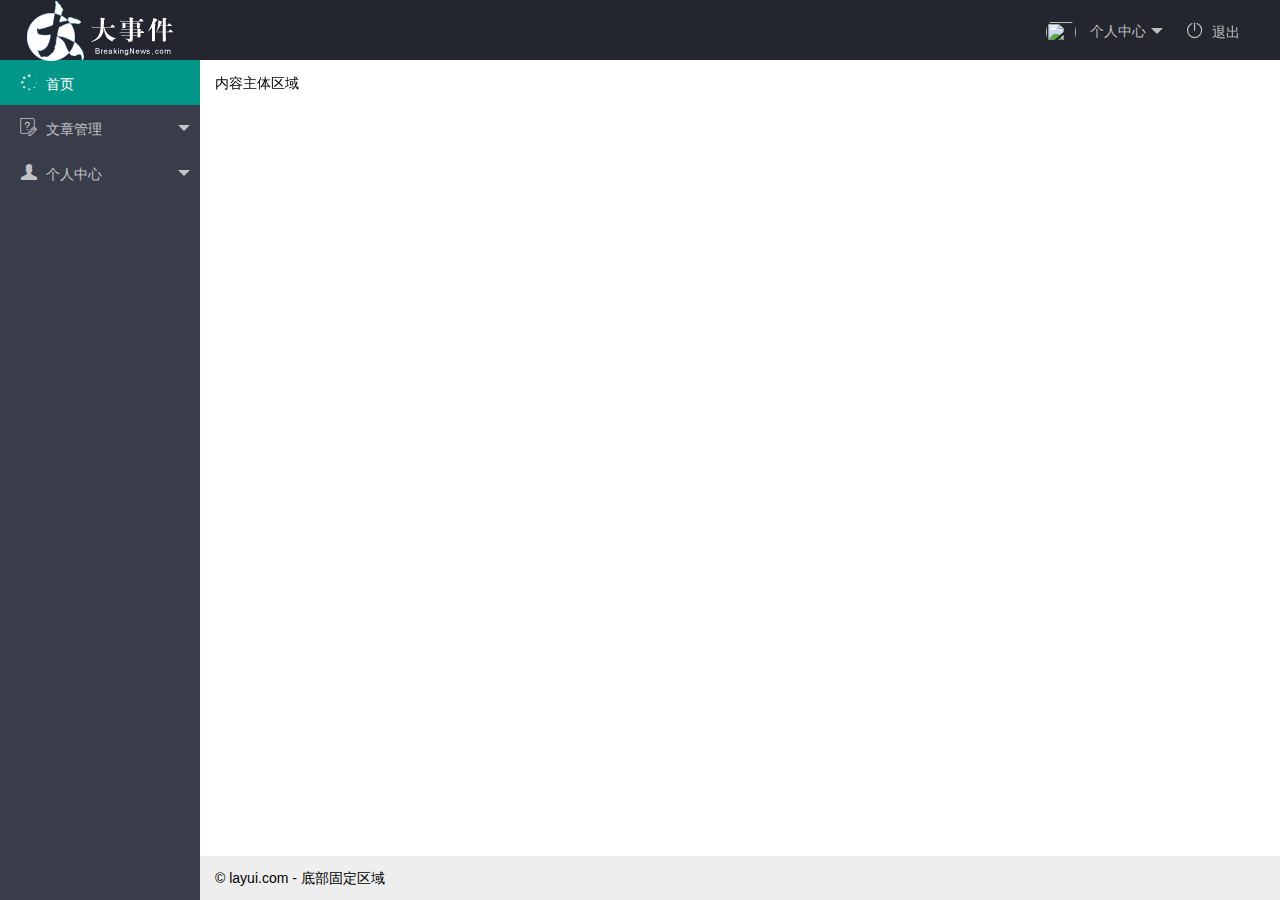
==== index.html @ f8617ed9 "完成首页基本布局" ====
<!DOCTYPE html>
<html>

<head>
    <meta charset="utf-8">
    <meta name="viewport" content="width=device-width, initial-scale=1, maximum-scale=1">
    <title> 大事件后台布局 </title>
    <link rel="stylesheet" href="/assets/lib/layui/css/layui.css">
</head>

<body class="layui-layout-body">
    <div class="layui-layout layui-layout-admin">
        <div class="layui-header">
            <div class="layui-logo">
                <img src="/assets/images/logo.png" alt="">
            </div>
            <!-- 头部区域（可配合layui已有的水平导航） -->
            <ul class="layui-nav layui-layout-right">
                <li class="layui-nav-item">
                    <a href="javascript:;">
                        <img src="http://t.cn/RCzsdCq" class="layui-nav-img"> 个人中心
                    </a>
                    <dl class="layui-nav-child">
                        <dd><a href="">基本资料</a></dd>
                        <dd><a href="">更换头像</a></dd>
                        <dd><a href="">重置密码</a></dd>
                    </dl>
                </li>
                <li class="layui-nav-item">
                    <a href="">
                        <i class="layui-icon layui-icon-logout" style="font-size: 18px;"></i> &nbsp;退出
                    </a>
                </li>
            </ul>
        </div>

        <div class="layui-side layui-bg-black">
            <div class="layui-side-scroll">
                <!-- 左侧导航区域（可配合layui已有的垂直导航） -->
                <ul class="layui-nav layui-nav-tree " lay-filter="test" lay-shrink="all">
                    <li class="layui-nav-item layui-this">
                        <a href="">
                            <i class="layui-icon layui-icon-loading" style="font-size: 18px;"></i> &nbsp;首页</a>
                    </li>
                    <li class="layui-nav-item ">
                        <a class="" href="javascript:;"><i class="layui-icon layui-icon-survey" style="font-size: 18px;"></i> &nbsp;文章管理</a>
                        <dl class="layui-nav-child">
                            <dd><a href="javascript:;"><i class="layui-icon layui-icon-slider" style="font-size: 18px;"></i> &nbsp;文章类别</a></dd>
                            <dd><a href="javascript:;"><i class="layui-icon layui-icon-slider" style="font-size: 18px;"></i> &nbsp;文章列表</a></dd>
                            <dd><a href="javascript:;"><i class="layui-icon layui-icon-slider" style="font-size: 18px;"></i> &nbsp;发表文章</a></dd>
                        </dl>
                    </li>
                    <li class="layui-nav-item">
                        <a href="javascript:;"><i class="layui-icon layui-icon-friends" style="font-size: 18px;"></i> &nbsp;个人中心</a>
                        <dl class="layui-nav-child">
                            <dd><a href="javascript:;"><i class="layui-icon layui-icon-edit" style="font-size: 18px;"></i> &nbsp;基本资料</a></dd>
                            <dd><a href="javascript:;"><i class="layui-icon layui-icon-edit" style="font-size: 18px;"></i> &nbsp;更换头像</a></dd>
                            <dd><a href="javascript:;"><i class="layui-icon layui-icon-edit" style="font-size: 18px;"></i> &nbsp;重置密码</a></dd>

                        </dl>
                    </li>
                </ul>
            </div>
        </div>

        <div class="layui-body">
            <!-- 内容主体区域 -->
            <div style="padding: 15px;">内容主体区域</div>
        </div>

        <div class="layui-footer">
            <!-- 底部固定区域 -->
            © layui.com - 底部固定区域
        </div>
    </div>
    <script src="/assets/lib/layui/layui.all.js"></script>
</body>

</html>
---- assets/lib/layui/css/layui.css ----
/** layui-v2.5.6 MIT License By https://www.layui.com */
 .layui-inline,img{display:inline-block;vertical-align:middle}h1,h2,h3,h4,h5,h6{font-weight:400}.layui-edge,.layui-header,.layui-inline,.layui-main{position:relative}.layui-body,.layui-edge,.layui-elip{overflow:hidden}.layui-btn,.layui-edge,.layui-inline,img{vertical-align:middle}.layui-btn,.layui-disabled,.layui-icon,.layui-unselect{-moz-user-select:none;-webkit-user-select:none;-ms-user-select:none}.layui-elip,.layui-form-checkbox span,.layui-form-pane .layui-form-label{text-overflow:ellipsis;white-space:nowrap}.layui-breadcrumb,.layui-tree-btnGroup{visibility:hidden}blockquote,body,button,dd,div,dl,dt,form,h1,h2,h3,h4,h5,h6,input,li,ol,p,pre,td,textarea,th,ul{margin:0;padding:0;-webkit-tap-highlight-color:rgba(0,0,0,0)}a:active,a:hover{outline:0}img{border:none}li{list-style:none}table{border-collapse:collapse;border-spacing:0}h4,h5,h6{font-size:100%}button,input,optgroup,option,select,textarea{font-family:inherit;font-size:inherit;font-style:inherit;font-weight:inherit;outline:0}pre{white-space:pre-wrap;white-space:-moz-pre-wrap;white-space:-pre-wrap;white-space:-o-pre-wrap;word-wrap:break-word}body{line-height:24px;font:14px Helvetica Neue,Helvetica,PingFang SC,Tahoma,Arial,sans-serif}hr{height:1px;margin:10px 0;border:0;clear:both}a{color:#333;text-decoration:none}a:hover{color:#777}a cite{font-style:normal;*cursor:pointer}.layui-border-box,.layui-border-box *{box-sizing:border-box}.layui-box,.layui-box *{box-sizing:content-box}.layui-clear{clear:both;*zoom:1}.layui-clear:after{content:'\20';clear:both;*zoom:1;display:block;height:0}.layui-inline{*display:inline;*zoom:1}.layui-edge{display:inline-block;width:0;height:0;border-width:6px;border-style:dashed;border-color:transparent}.layui-edge-top{top:-4px;border-bottom-color:#999;border-bottom-style:solid}.layui-edge-right{border-left-color:#999;border-left-style:solid}.layui-edge-bottom{top:2px;border-top-color:#999;border-top-style:solid}.layui-edge-left{border-right-color:#999;border-right-style:solid}.layui-disabled,.layui-disabled:hover{color:#d2d2d2!important;cursor:not-allowed!important}.layui-circle{border-radius:100%}.layui-show{display:block!important}.layui-hide{display:none!important}@font-face{font-family:layui-icon;src:url(../font/iconfont.eot?v=256);src:url(../font/iconfont.eot?v=256#iefix) format('embedded-opentype'),url(../font/iconfont.woff2?v=256) format('woff2'),url(../font/iconfont.woff?v=256) format('woff'),url(../font/iconfont.ttf?v=256) format('truetype'),url(../font/iconfont.svg?v=256#layui-icon) format('svg')}.layui-icon{font-family:layui-icon!important;font-size:16px;font-style:normal;-webkit-font-smoothing:antialiased;-moz-osx-font-smoothing:grayscale}.layui-icon-reply-fill:before{content:"\e611"}.layui-icon-set-fill:before{content:"\e614"}.layui-icon-menu-fill:before{content:"\e60f"}.layui-icon-search:before{content:"\e615"}.layui-icon-share:before{content:"\e641"}.layui-icon-set-sm:before{content:"\e620"}.layui-icon-engine:before{content:"\e628"}.layui-icon-close:before{content:"\1006"}.layui-icon-close-fill:before{content:"\1007"}.layui-icon-chart-screen:before{content:"\e629"}.layui-icon-star:before{content:"\e600"}.layui-icon-circle-dot:before{content:"\e617"}.layui-icon-chat:before{content:"\e606"}.layui-icon-release:before{content:"\e609"}.layui-icon-list:before{content:"\e60a"}.layui-icon-chart:before{content:"\e62c"}.layui-icon-ok-circle:before{content:"\1005"}.layui-icon-layim-theme:before{content:"\e61b"}.layui-icon-table:before{content:"\e62d"}.layui-icon-right:before{content:"\e602"}.layui-icon-left:before{content:"\e603"}.layui-icon-cart-simple:before{content:"\e698"}.layui-icon-face-cry:before{content:"\e69c"}.layui-icon-face-smile:before{content:"\e6af"}.layui-icon-survey:before{content:"\e6b2"}.layui-icon-tree:before{content:"\e62e"}.layui-icon-ie:before{content:"\e7bb"}.layui-icon-upload-circle:before{content:"\e62f"}.layui-icon-add-circle:before{content:"\e61f"}.layui-icon-download-circle:before{content:"\e601"}.layui-icon-templeate-1:before{content:"\e630"}.layui-icon-util:before{content:"\e631"}.layui-icon-face-surprised:before{content:"\e664"}.layui-icon-edit:before{content:"\e642"}.layui-icon-speaker:before{content:"\e645"}.layui-icon-down:before{content:"\e61a"}.layui-icon-file:before{content:"\e621"}.layui-icon-layouts:before{content:"\e632"}.layui-icon-rate-half:before{content:"\e6c9"}.layui-icon-add-circle-fine:before{content:"\e608"}.layui-icon-prev-circle:before{content:"\e633"}.layui-icon-read:before{content:"\e705"}.layui-icon-404:before{content:"\e61c"}.layui-icon-carousel:before{content:"\e634"}.layui-icon-help:before{content:"\e607"}.layui-icon-code-circle:before{content:"\e635"}.layui-icon-windows:before{content:"\e67f"}.layui-icon-water:before{content:"\e636"}.layui-icon-username:before{content:"\e66f"}.layui-icon-find-fill:before{content:"\e670"}.layui-icon-about:before{content:"\e60b"}.layui-icon-location:before{content:"\e715"}.layui-icon-up:before{content:"\e619"}.layui-icon-pause:before{content:"\e651"}.layui-icon-date:before{content:"\e637"}.layui-icon-layim-uploadfile:before{content:"\e61d"}.layui-icon-delete:before{content:"\e640"}.layui-icon-play:before{content:"\e652"}.layui-icon-top:before{content:"\e604"}.layui-icon-firefox:before{content:"\e686"}.layui-icon-friends:before{content:"\e612"}.layui-icon-refresh-3:before{content:"\e9aa"}.layui-icon-ok:before{content:"\e605"}.layui-icon-layer:before{content:"\e638"}.layui-icon-face-smile-fine:before{content:"\e60c"}.layui-icon-dollar:before{content:"\e659"}.layui-icon-group:before{content:"\e613"}.layui-icon-layim-download:before{content:"\e61e"}.layui-icon-picture-fine:before{content:"\e60d"}.layui-icon-link:before{content:"\e64c"}.layui-icon-diamond:before{content:"\e735"}.layui-icon-log:before{content:"\e60e"}.layui-icon-key:before{content:"\e683"}.layui-icon-rate-solid:before{content:"\e67a"}.layui-icon-fonts-del:before{content:"\e64f"}.layui-icon-unlink:before{content:"\e64d"}.layui-icon-fonts-clear:before{content:"\e639"}.layui-icon-triangle-r:before{content:"\e623"}.layui-icon-circle:before{content:"\e63f"}.layui-icon-radio:before{content:"\e643"}.layui-icon-align-center:before{content:"\e647"}.layui-icon-align-right:before{content:"\e648"}.layui-icon-align-left:before{content:"\e649"}.layui-icon-loading-1:before{content:"\e63e"}.layui-icon-return:before{content:"\e65c"}.layui-icon-fonts-strong:before{content:"\e62b"}.layui-icon-upload:before{content:"\e67c"}.layui-icon-dialogue:before{content:"\e63a"}.layui-icon-video:before{content:"\e6ed"}.layui-icon-headset:before{content:"\e6fc"}.layui-icon-cellphone-fine:before{content:"\e63b"}.layui-icon-add-1:before{content:"\e654"}.layui-icon-face-smile-b:before{content:"\e650"}.layui-icon-fonts-html:before{content:"\e64b"}.layui-icon-screen-full:before{content:"\e622"}.layui-icon-form:before{content:"\e63c"}.layui-icon-cart:before{content:"\e657"}.layui-icon-camera-fill:before{content:"\e65d"}.layui-icon-tabs:before{content:"\e62a"}.layui-icon-heart-fill:before{content:"\e68f"}.layui-icon-fonts-code:before{content:"\e64e"}.layui-icon-ios:before{content:"\e680"}.layui-icon-at:before{content:"\e687"}.layui-icon-fire:before{content:"\e756"}.layui-icon-set:before{content:"\e716"}.layui-icon-fonts-u:before{content:"\e646"}.layui-icon-triangle-d:before{content:"\e625"}.layui-icon-tips:before{content:"\e702"}.layui-icon-picture:before{content:"\e64a"}.layui-icon-more-vertical:before{content:"\e671"}.layui-icon-bluetooth:before{content:"\e689"}.layui-icon-flag:before{content:"\e66c"}.layui-icon-loading:before{content:"\e63d"}.layui-icon-fonts-i:before{content:"\e644"}.layui-icon-refresh-1:before{content:"\e666"}.layui-icon-rmb:before{content:"\e65e"}.layui-icon-addition:before{content:"\e624"}.layui-icon-home:before{content:"\e68e"}.layui-icon-time:before{content:"\e68d"}.layui-icon-user:before{content:"\e770"}.layui-icon-notice:before{content:"\e667"}.layui-icon-chrome:before{content:"\e68a"}.layui-icon-edge:before{content:"\e68b"}.layui-icon-login-weibo:before{content:"\e675"}.layui-icon-voice:before{content:"\e688"}.layui-icon-upload-drag:before{content:"\e681"}.layui-icon-login-qq:before{content:"\e676"}.layui-icon-snowflake:before{content:"\e6b1"}.layui-icon-heart:before{content:"\e68c"}.layui-icon-logout:before{content:"\e682"}.layui-icon-file-b:before{content:"\e655"}.layui-icon-template:before{content:"\e663"}.layui-icon-transfer:before{content:"\e691"}.layui-icon-auz:before{content:"\e672"}.layui-icon-console:before{content:"\e665"}.layui-icon-app:before{content:"\e653"}.layui-icon-prev:before{content:"\e65a"}.layui-icon-website:before{content:"\e7ae"}.layui-icon-next:before{content:"\e65b"}.layui-icon-component:before{content:"\e857"}.layui-icon-android:before{content:"\e684"}.layui-icon-more:before{content:"\e65f"}.layui-icon-login-wechat:before{content:"\e677"}.layui-icon-shrink-right:before{content:"\e668"}.layui-icon-spread-left:before{content:"\e66b"}.layui-icon-camera:before{content:"\e660"}.layui-icon-note:before{content:"\e66e"}.layui-icon-refresh:before{content:"\e669"}.layui-icon-female:before{content:"\e661"}.layui-icon-male:before{content:"\e662"}.layui-icon-screen-restore:before{content:"\e758"}.layui-icon-password:before{content:"\e673"}.layui-icon-senior:before{content:"\e674"}.layui-icon-theme:before{content:"\e66a"}.layui-icon-tread:before{content:"\e6c5"}.layui-icon-praise:before{content:"\e6c6"}.layui-icon-star-fill:before{content:"\e658"}.layui-icon-rate:before{content:"\e67b"}.layui-icon-template-1:before{content:"\e656"}.layui-icon-vercode:before{content:"\e679"}.layui-icon-service:before{content:"\e626"}.layui-icon-cellphone:before{content:"\e678"}.layui-icon-print:before{content:"\e66d"}.layui-icon-cols:before{content:"\e610"}.layui-icon-wifi:before{content:"\e7e0"}.layui-icon-export:before{content:"\e67d"}.layui-icon-rss:before{content:"\e808"}.layui-icon-slider:before{content:"\e714"}.layui-icon-email:before{content:"\e618"}.layui-icon-subtraction:before{content:"\e67e"}.layui-icon-mike:before{content:"\e6dc"}.layui-icon-light:before{content:"\e748"}.layui-icon-gift:before{content:"\e627"}.layui-icon-mute:before{content:"\e685"}.layui-icon-reduce-circle:before{content:"\e616"}.layui-icon-music:before{content:"\e690"}.layui-main{width:1140px;margin:0 auto}.layui-header{z-index:1000;height:60px}.layui-header a:hover{transition:all .5s;-webkit-transition:all .5s}.layui-side{position:fixed;left:0;top:0;bottom:0;z-index:999;width:200px;overflow-x:hidden}.layui-side-scroll{position:relative;width:220px;height:100%;overflow-x:hidden}.layui-body{position:absolute;left:200px;right:0;top:0;bottom:0;z-index:998;width:auto;overflow-y:auto;box-sizing:border-box}.layui-layout-body{overflow:hidden}.layui-layout-admin .layui-header{background-color:#23262E}.layui-layout-admin .layui-side{top:60px;width:200px;overflow-x:hidden}.layui-layout-admin .layui-body{position:fixed;top:60px;bottom:44px}.layui-layout-admin .layui-main{width:auto;margin:0 15px}.layui-layout-admin .layui-footer{position:fixed;left:200px;right:0;bottom:0;height:44px;line-height:44px;padding:0 15px;background-color:#eee}.layui-layout-admin .layui-logo{position:absolute;left:0;top:0;width:200px;height:100%;line-height:60px;text-align:center;color:#009688;font-size:16px}.layui-layout-admin .layui-header .layui-nav{background:0 0}.layui-layout-left{position:absolute!important;left:200px;top:0}.layui-layout-right{position:absolute!important;right:0;top:0}.layui-container{position:relative;margin:0 auto;padding:0 15px;box-sizing:border-box}.layui-fluid{position:relative;margin:0 auto;padding:0 15px}.layui-row:after,.layui-row:before{content:'';display:block;clear:both}.layui-col-lg1,.layui-col-lg10,.layui-col-lg11,.layui-col-lg12,.layui-col-lg2,.layui-col-lg3,.layui-col-lg4,.layui-col-lg5,.layui-col-lg6,.layui-col-lg7,.layui-col-lg8,.layui-col-lg9,.layui-col-md1,.layui-col-md10,.layui-col-md11,.layui-col-md12,.layui-col-md2,.layui-col-md3,.layui-col-md4,.layui-col-md5,.layui-col-md6,.layui-col-md7,.layui-col-md8,.layui-col-md9,.layui-col-sm1,.layui-col-sm10,.layui-col-sm11,.layui-col-sm12,.layui-col-sm2,.layui-col-sm3,.layui-col-sm4,.layui-col-sm5,.layui-col-sm6,.layui-col-sm7,.layui-col-sm8,.layui-col-sm9,.layui-col-xs1,.layui-col-xs10,.layui-col-xs11,.layui-col-xs12,.layui-col-xs2,.layui-col-xs3,.layui-col-xs4,.layui-col-xs5,.layui-col-xs6,.layui-col-xs7,.layui-col-xs8,.layui-col-xs9{position:relative;display:block;box-sizing:border-box}.layui-col-xs1,.layui-col-xs10,.layui-col-xs11,.layui-col-xs12,.layui-col-xs2,.layui-col-xs3,.layui-col-xs4,.layui-col-xs5,.layui-col-xs6,.layui-col-xs7,.layui-col-xs8,.layui-col-xs9{float:left}.layui-col-xs1{width:8.33333333%}.layui-col-xs2{width:16.66666667%}.layui-col-xs3{width:25%}.layui-col-xs4{width:33.33333333%}.layui-col-xs5{width:41.66666667%}.layui-col-xs6{width:50%}.layui-col-xs7{width:58.33333333%}.layui-col-xs8{width:66.66666667%}.layui-col-xs9{width:75%}.layui-col-xs10{width:83.33333333%}.layui-col-xs11{width:91.66666667%}.layui-col-xs12{width:100%}.layui-col-xs-offset1{margin-left:8.33333333%}.layui-col-xs-offset2{margin-left:16.66666667%}.layui-col-xs-offset3{margin-left:25%}.layui-col-xs-offset4{margin-left:33.33333333%}.layui-col-xs-offset5{margin-left:41.66666667%}.layui-col-xs-offset6{margin-left:50%}.layui-col-xs-offset7{margin-left:58.33333333%}.layui-col-xs-offset8{margin-left:66.66666667%}.layui-col-xs-offset9{margin-left:75%}.layui-col-xs-offset10{margin-left:83.33333333%}.layui-col-xs-offset11{margin-left:91.66666667%}.layui-col-xs-offset12{margin-left:100%}@media screen and (max-width:768px){.layui-hide-xs{display:none!important}.layui-show-xs-block{display:block!important}.layui-show-xs-inline{display:inline!important}.layui-show-xs-inline-block{display:inline-block!important}}@media screen and (min-width:768px){.layui-container{width:750px}.layui-hide-sm{display:none!important}.layui-show-sm-block{display:block!important}.layui-show-sm-inline{display:inline!important}.layui-show-sm-inline-block{display:inline-block!important}.layui-col-sm1,.layui-col-sm10,.layui-col-sm11,.layui-col-sm12,.layui-col-sm2,.layui-col-sm3,.layui-col-sm4,.layui-col-sm5,.layui-col-sm6,.layui-col-sm7,.layui-col-sm8,.layui-col-sm9{float:left}.layui-col-sm1{width:8.33333333%}.layui-col-sm2{width:16.66666667%}.layui-col-sm3{width:25%}.layui-col-sm4{width:33.33333333%}.layui-col-sm5{width:41.66666667%}.layui-col-sm6{width:50%}.layui-col-sm7{width:58.33333333%}.layui-col-sm8{width:66.66666667%}.layui-col-sm9{width:75%}.layui-col-sm10{width:83.33333333%}.layui-col-sm11{width:91.66666667%}.layui-col-sm12{width:100%}.layui-col-sm-offset1{margin-left:8.33333333%}.layui-col-sm-offset2{margin-left:16.66666667%}.layui-col-sm-offset3{margin-left:25%}.layui-col-sm-offset4{margin-left:33.33333333%}.layui-col-sm-offset5{margin-left:41.66666667%}.layui-col-sm-offset6{margin-left:50%}.layui-col-sm-offset7{margin-left:58.33333333%}.layui-col-sm-offset8{margin-left:66.66666667%}.layui-col-sm-offset9{margin-left:75%}.layui-col-sm-offset10{margin-left:83.33333333%}.layui-col-sm-offset11{margin-left:91.66666667%}.layui-col-sm-offset12{margin-left:100%}}@media screen and (min-width:992px){.layui-container{width:970px}.layui-hide-md{display:none!important}.layui-show-md-block{display:block!important}.layui-show-md-inline{display:inline!important}.layui-show-md-inline-block{display:inline-block!important}.layui-col-md1,.layui-col-md10,.layui-col-md11,.layui-col-md12,.layui-col-md2,.layui-col-md3,.layui-col-md4,.layui-col-md5,.layui-col-md6,.layui-col-md7,.layui-col-md8,.layui-col-md9{float:left}.layui-col-md1{width:8.33333333%}.layui-col-md2{width:16.66666667%}.layui-col-md3{width:25%}.layui-col-md4{width:33.33333333%}.layui-col-md5{width:41.66666667%}.layui-col-md6{width:50%}.layui-col-md7{width:58.33333333%}.layui-col-md8{width:66.66666667%}.layui-col-md9{width:75%}.layui-col-md10{width:83.33333333%}.layui-col-md11{width:91.66666667%}.layui-col-md12{width:100%}.layui-col-md-offset1{margin-left:8.33333333%}.layui-col-md-offset2{margin-left:16.66666667%}.layui-col-md-offset3{margin-left:25%}.layui-col-md-offset4{margin-left:33.33333333%}.layui-col-md-offset5{margin-left:41.66666667%}.layui-col-md-offset6{margin-left:50%}.layui-col-md-offset7{margin-left:58.33333333%}.layui-col-md-offset8{margin-left:66.66666667%}.layui-col-md-offset9{margin-left:75%}.layui-col-md-offset10{margin-left:83.33333333%}.layui-col-md-offset11{margin-left:91.66666667%}.layui-col-md-offset12{margin-left:100%}}@media screen and (min-width:1200px){.layui-container{width:1170px}.layui-hide-lg{display:none!important}.layui-show-lg-block{display:block!important}.layui-show-lg-inline{display:inline!important}.layui-show-lg-inline-block{display:inline-block!important}.layui-col-lg1,.layui-col-lg10,.layui-col-lg11,.layui-col-lg12,.layui-col-lg2,.layui-col-lg3,.layui-col-lg4,.layui-col-lg5,.layui-col-lg6,.layui-col-lg7,.layui-col-lg8,.layui-col-lg9{float:left}.layui-col-lg1{width:8.33333333%}.layui-col-lg2{width:16.66666667%}.layui-col-lg3{width:25%}.layui-col-lg4{width:33.33333333%}.layui-col-lg5{width:41.66666667%}.layui-col-lg6{width:50%}.layui-col-lg7{width:58.33333333%}.layui-col-lg8{width:66.66666667%}.layui-col-lg9{width:75%}.layui-col-lg10{width:83.33333333%}.layui-col-lg11{width:91.66666667%}.layui-col-lg12{width:100%}.layui-col-lg-offset1{margin-left:8.33333333%}.layui-col-lg-offset2{margin-left:16.66666667%}.layui-col-lg-offset3{margin-left:25%}.layui-col-lg-offset4{margin-left:33.33333333%}.layui-col-lg-offset5{margin-left:41.66666667%}.layui-col-lg-offset6{margin-left:50%}.layui-col-lg-offset7{margin-left:58.33333333%}.layui-col-lg-offset8{margin-left:66.66666667%}.layui-col-lg-offset9{margin-left:75%}.layui-col-lg-offset10{margin-left:83.33333333%}.layui-col-lg-offset11{margin-left:91.66666667%}.layui-col-lg-offset12{margin-left:100%}}.layui-col-space1{margin:-.5px}.layui-col-space1>*{padding:.5px}.layui-col-space2{margin:-1px}.layui-col-space2>*{padding:1px}.layui-col-space4{margin:-2px}.layui-col-space4>*{padding:2px}.layui-col-space5{margin:-2.5px}.layui-col-space5>*{padding:2.5px}.layui-col-space6{margin:-3px}.layui-col-space6>*{padding:3px}.layui-col-space8{margin:-4px}.layui-col-space8>*{padding:4px}.layui-col-space10{margin:-5px}.layui-col-space10>*{padding:5px}.layui-col-space12{margin:-6px}.layui-col-space12>*{padding:6px}.layui-col-space14{margin:-7px}.layui-col-space14>*{padding:7px}.layui-col-space15{margin:-7.5px}.layui-col-space15>*{padding:7.5px}.layui-col-space16{margin:-8px}.layui-col-space16>*{padding:8px}.layui-col-space18{margin:-9px}.layui-col-space18>*{padding:9px}.layui-col-space20{margin:-10px}.layui-col-space20>*{padding:10px}.layui-col-space22{margin:-11px}.layui-col-space22>*{padding:11px}.layui-col-space24{margin:-12px}.layui-col-space24>*{padding:12px}.layui-col-space25{margin:-12.5px}.layui-col-space25>*{padding:12.5px}.layui-col-space26{margin:-13px}.layui-col-space26>*{padding:13px}.layui-col-space28{margin:-14px}.layui-col-space28>*{padding:14px}.layui-col-space30{margin:-15px}.layui-col-space30>*{padding:15px}.layui-btn,.layui-input,.layui-select,.layui-textarea,.layui-upload-button{outline:0;-webkit-appearance:none;transition:all .3s;-webkit-transition:all .3s;box-sizing:border-box}.layui-elem-quote{margin-bottom:10px;padding:15px;line-height:22px;border-left:5px solid #009688;border-radius:0 2px 2px 0;background-color:#f2f2f2}.layui-quote-nm{border-style:solid;border-width:1px 1px 1px 5px;background:0 0}.layui-elem-field{margin-bottom:10px;padding:0;border-width:1px;border-style:solid}.layui-elem-field legend{margin-left:20px;padding:0 10px;font-size:20px;font-weight:300}.layui-field-title{margin:10px 0 20px;border-width:1px 0 0}.layui-field-box{padding:10px 15px}.layui-field-title .layui-field-box{padding:10px 0}.layui-progress{position:relative;height:6px;border-radius:20px;background-color:#e2e2e2}.layui-progress-bar{position:absolute;left:0;top:0;width:0;max-width:100%;height:6px;border-radius:20px;text-align:right;background-color:#5FB878;transition:all .3s;-webkit-transition:all .3s}.layui-progress-big,.layui-progress-big .layui-progress-bar{height:18px;line-height:18px}.layui-progress-text{position:relative;top:-20px;line-height:18px;font-size:12px;color:#666}.layui-progress-big .layui-progress-text{position:static;padding:0 10px;color:#fff}.layui-collapse{border-width:1px;border-style:solid;border-radius:2px}.layui-colla-content,.layui-colla-item{border-top-width:1px;border-top-style:solid}.layui-colla-item:first-child{border-top:none}.layui-colla-title{position:relative;height:42px;line-height:42px;padding:0 15px 0 35px;color:#333;background-color:#f2f2f2;cursor:pointer;font-size:14px;overflow:hidden}.layui-colla-content{display:none;padding:10px 15px;line-height:22px;color:#666}.layui-colla-icon{position:absolute;left:15px;top:0;font-size:14px}.layui-card{margin-bottom:15px;border-radius:2px;background-color:#fff;box-shadow:0 1px 2px 0 rgba(0,0,0,.05)}.layui-card:last-child{margin-bottom:0}.layui-card-header{position:relative;height:42px;line-height:42px;padding:0 15px;border-bottom:1px solid #f6f6f6;color:#333;border-radius:2px 2px 0 0;font-size:14px}.layui-bg-black,.layui-bg-blue,.layui-bg-cyan,.layui-bg-green,.layui-bg-orange,.layui-bg-red{color:#fff!important}.layui-card-body{position:relative;padding:10px 15px;line-height:24px}.layui-card-body[pad15]{padding:15px}.layui-card-body[pad20]{padding:20px}.layui-card-body .layui-table{margin:5px 0}.layui-card .layui-tab{margin:0}.layui-panel-window{position:relative;padding:15px;border-radius:0;border-top:5px solid #E6E6E6;background-color:#fff}.layui-auxiliar-moving{position:fixed;left:0;right:0;top:0;bottom:0;width:100%;height:100%;background:0 0;z-index:9999999999}.layui-form-label,.layui-form-mid,.layui-form-select,.layui-input-block,.layui-input-inline,.layui-textarea{position:relative}.layui-bg-red{background-color:#FF5722!important}.layui-bg-orange{background-color:#FFB800!important}.layui-bg-green{background-color:#009688!important}.layui-bg-cyan{background-color:#2F4056!important}.layui-bg-blue{background-color:#1E9FFF!important}.layui-bg-black{background-color:#393D49!important}.layui-bg-gray{background-color:#eee!important;color:#666!important}.layui-badge-rim,.layui-colla-content,.layui-colla-item,.layui-collapse,.layui-elem-field,.layui-form-pane .layui-form-item[pane],.layui-form-pane .layui-form-label,.layui-input,.layui-layedit,.layui-layedit-tool,.layui-quote-nm,.layui-select,.layui-tab-bar,.layui-tab-card,.layui-tab-title,.layui-tab-title .layui-this:after,.layui-textarea{border-color:#e6e6e6}.layui-timeline-item:before,hr{background-color:#e6e6e6}.layui-text{line-height:22px;font-size:14px;color:#666}.layui-text h1,.layui-text h2,.layui-text h3{font-weight:500;color:#333}.layui-text h1{font-size:30px}.layui-text h2{font-size:24px}.layui-text h3{font-size:18px}.layui-text a:not(.layui-btn){color:#01AAED}.layui-text a:not(.layui-btn):hover{text-decoration:underline}.layui-text ul{padding:5px 0 5px 15px}.layui-text ul li{margin-top:5px;list-style-type:disc}.layui-text em,.layui-word-aux{color:#999!important;padding:0 5px!important}.layui-btn{display:inline-block;height:38px;line-height:38px;padding:0 18px;background-color:#009688;color:#fff;white-space:nowrap;text-align:center;font-size:14px;border:none;border-radius:2px;cursor:pointer}.layui-btn:hover{opacity:.8;filter:alpha(opacity=80);color:#fff}.layui-btn:active{opacity:1;filter:alpha(opacity=100)}.layui-btn+.layui-btn{margin-left:10px}.layui-btn-container{font-size:0}.layui-btn-container .layui-btn{margin-right:10px;margin-bottom:10px}.layui-btn-container .layui-btn+.layui-btn{margin-left:0}.layui-table .layui-btn-container .layui-btn{margin-bottom:9px}.layui-btn-radius{border-radius:100px}.layui-btn .layui-icon{margin-right:3px;font-size:18px;vertical-align:bottom;vertical-align:middle\9}.layui-btn-primary{border:1px solid #C9C9C9;background-color:#fff;color:#555}.layui-btn-primary:hover{border-color:#009688;color:#333}.layui-btn-normal{background-color:#1E9FFF}.layui-btn-warm{background-color:#FFB800}.layui-btn-danger{background-color:#FF5722}.layui-btn-checked{background-color:#5FB878}.layui-btn-disabled,.layui-btn-disabled:active,.layui-btn-disabled:hover{border:1px solid #e6e6e6;background-color:#FBFBFB;color:#C9C9C9;cursor:not-allowed;opacity:1}.layui-btn-lg{height:44px;line-height:44px;padding:0 25px;font-size:16px}.layui-btn-sm{height:30px;line-height:30px;padding:0 10px;font-size:12px}.layui-btn-sm i{font-size:16px!important}.layui-btn-xs{height:22px;line-height:22px;padding:0 5px;font-size:12px}.layui-btn-xs i{font-size:14px!important}.layui-btn-group{display:inline-block;vertical-align:middle;font-size:0}.layui-btn-group .layui-btn{margin-left:0!important;margin-right:0!important;border-left:1px solid rgba(255,255,255,.5);border-radius:0}.layui-btn-group .layui-btn-primary{border-left:none}.layui-btn-group .layui-btn-primary:hover{border-color:#C9C9C9;color:#009688}.layui-btn-group .layui-btn:first-child{border-left:none;border-radius:2px 0 0 2px}.layui-btn-group .layui-btn-primary:first-child{border-left:1px solid #c9c9c9}.layui-btn-group .layui-btn:last-child{border-radius:0 2px 2px 0}.layui-btn-group .layui-btn+.layui-btn{margin-left:0}.layui-btn-group+.layui-btn-group{margin-left:10px}.layui-btn-fluid{width:100%}.layui-input,.layui-select,.layui-textarea{height:38px;line-height:1.3;line-height:38px\9;border-width:1px;border-style:solid;background-color:#fff;border-radius:2px}.layui-input::-webkit-input-placeholder,.layui-select::-webkit-input-placeholder,.layui-textarea::-webkit-input-placeholder{line-height:1.3}.layui-input,.layui-textarea{display:block;width:100%;padding-left:10px}.layui-input:hover,.layui-textarea:hover{border-color:#D2D2D2!important}.layui-input:focus,.layui-textarea:focus{border-color:#C9C9C9!important}.layui-textarea{min-height:100px;height:auto;line-height:20px;padding:6px 10px;resize:vertical}.layui-select{padding:0 10px}.layui-form input[type=checkbox],.layui-form input[type=radio],.layui-form select{display:none}.layui-form [lay-ignore]{display:initial}.layui-form-item{margin-bottom:15px;clear:both;*zoom:1}.layui-form-item:after{content:'\20';clear:both;*zoom:1;display:block;height:0}.layui-form-label{float:left;display:block;padding:9px 15px;width:80px;font-weight:400;line-height:20px;text-align:right}.layui-form-label-col{display:block;float:none;padding:9px 0;line-height:20px;text-align:left}.layui-form-item .layui-inline{margin-bottom:5px;margin-right:10px}.layui-input-block{margin-left:110px;min-height:36px}.layui-input-inline{display:inline-block;vertical-align:middle}.layui-form-item .layui-input-inline{float:left;width:190px;margin-right:10px}.layui-form-text .layui-input-inline{width:auto}.layui-form-mid{float:left;display:block;padding:9px 0!important;line-height:20px;margin-right:10px}.layui-form-danger+.layui-form-select .layui-input,.layui-form-danger:focus{border-color:#FF5722!important}.layui-form-select .layui-input{padding-right:30px;cursor:pointer}.layui-form-select .layui-edge{position:absolute;right:10px;top:50%;margin-top:-3px;cursor:pointer;border-width:6px;border-top-color:#c2c2c2;border-top-style:solid;transition:all .3s;-webkit-transition:all .3s}.layui-form-select dl{display:none;position:absolute;left:0;top:42px;padding:5px 0;z-index:899;min-width:100%;border:1px solid #d2d2d2;max-height:300px;overflow-y:auto;background-color:#fff;border-radius:2px;box-shadow:0 2px 4px rgba(0,0,0,.12);box-sizing:border-box}.layui-form-select dl dd,.layui-form-select dl dt{padding:0 10px;line-height:36px;white-space:nowrap;overflow:hidden;text-overflow:ellipsis}.layui-form-select dl dt{font-size:12px;color:#999}.layui-form-select dl dd{cursor:pointer}.layui-form-select dl dd:hover{background-color:#f2f2f2;-webkit-transition:.5s all;transition:.5s all}.layui-form-select .layui-select-group dd{padding-left:20px}.layui-form-select dl dd.layui-select-tips{padding-left:10px!important;color:#999}.layui-form-select dl dd.layui-this{background-color:#5FB878;color:#fff}.layui-form-checkbox,.layui-form-select dl dd.layui-disabled{background-color:#fff}.layui-form-selected dl{display:block}.layui-form-checkbox,.layui-form-checkbox *,.layui-form-switch{display:inline-block;vertical-align:middle}.layui-form-selected .layui-edge{margin-top:-9px;-webkit-transform:rotate(180deg);transform:rotate(180deg);margin-top:-3px\9}:root .layui-form-selected .layui-edge{margin-top:-9px\0/IE9}.layui-form-selectup dl{top:auto;bottom:42px}.layui-select-none{margin:5px 0;text-align:center;color:#999}.layui-select-disabled .layui-disabled{border-color:#eee!important}.layui-select-disabled .layui-edge{border-top-color:#d2d2d2}.layui-form-checkbox{position:relative;height:30px;line-height:30px;margin-right:10px;padding-right:30px;cursor:pointer;font-size:0;-webkit-transition:.1s linear;transition:.1s linear;box-sizing:border-box}.layui-form-checkbox span{padding:0 10px;height:100%;font-size:14px;border-radius:2px 0 0 2px;background-color:#d2d2d2;color:#fff;overflow:hidden}.layui-form-checkbox:hover span{background-color:#c2c2c2}.layui-form-checkbox i{position:absolute;right:0;top:0;width:30px;height:28px;border:1px solid #d2d2d2;border-left:none;border-radius:0 2px 2px 0;color:#fff;font-size:20px;text-align:center}.layui-form-checkbox:hover i{border-color:#c2c2c2;color:#c2c2c2}.layui-form-checked,.layui-form-checked:hover{border-color:#5FB878}.layui-form-checked span,.layui-form-checked:hover span{background-color:#5FB878}.layui-form-checked i,.layui-form-checked:hover i{color:#5FB878}.layui-form-item .layui-form-checkbox{margin-top:4px}.layui-form-checkbox[lay-skin=primary]{height:auto!important;line-height:normal!important;min-width:18px;min-height:18px;border:none!important;margin-right:0;padding-left:28px;padding-right:0;background:0 0}.layui-form-checkbox[lay-skin=primary] span{padding-left:0;padding-right:15px;line-height:18px;background:0 0;color:#666}.layui-form-checkbox[lay-skin=primary] i{right:auto;left:0;width:16px;height:16px;line-height:16px;border:1px solid #d2d2d2;font-size:12px;border-radius:2px;background-color:#fff;-webkit-transition:.1s linear;transition:.1s linear}.layui-form-checkbox[lay-skin=primary]:hover i{border-color:#5FB878;color:#fff}.layui-form-checked[lay-skin=primary] i{border-color:#5FB878!important;background-color:#5FB878;color:#fff}.layui-checkbox-disbaled[lay-skin=primary] span{background:0 0!important;color:#c2c2c2}.layui-checkbox-disbaled[lay-skin=primary]:hover i{border-color:#d2d2d2}.layui-form-item .layui-form-checkbox[lay-skin=primary]{margin-top:10px}.layui-form-switch{position:relative;height:22px;line-height:22px;min-width:35px;padding:0 5px;margin-top:8px;border:1px solid #d2d2d2;border-radius:20px;cursor:pointer;background-color:#fff;-webkit-transition:.1s linear;transition:.1s linear}.layui-form-switch i{position:absolute;left:5px;top:3px;width:16px;height:16px;border-radius:20px;background-color:#d2d2d2;-webkit-transition:.1s linear;transition:.1s linear}.layui-form-switch em{position:relative;top:0;width:25px;margin-left:21px;padding:0!important;text-align:center!important;color:#999!important;font-style:normal!important;font-size:12px}.layui-form-onswitch{border-color:#5FB878;background-color:#5FB878}.layui-checkbox-disbaled,.layui-checkbox-disbaled i{border-color:#e2e2e2!important}.layui-form-onswitch i{left:100%;margin-left:-21px;background-color:#fff}.layui-form-onswitch em{margin-left:5px;margin-right:21px;color:#fff!important}.layui-checkbox-disbaled span{background-color:#e2e2e2!important}.layui-checkbox-disbaled:hover i{color:#fff!important}[lay-radio]{display:none}.layui-form-radio,.layui-form-radio *{display:inline-block;vertical-align:middle}.layui-form-radio{line-height:28px;margin:6px 10px 0 0;padding-right:10px;cursor:pointer;font-size:0}.layui-form-radio *{font-size:14px}.layui-form-radio>i{margin-right:8px;font-size:22px;color:#c2c2c2}.layui-form-radio>i:hover,.layui-form-radioed>i{color:#5FB878}.layui-radio-disbaled>i{color:#e2e2e2!important}.layui-form-pane .layui-form-label{width:110px;padding:8px 15px;height:38px;line-height:20px;border-width:1px;border-style:solid;border-radius:2px 0 0 2px;text-align:center;background-color:#FBFBFB;overflow:hidden;box-sizing:border-box}.layui-form-pane .layui-input-inline{margin-left:-1px}.layui-form-pane .layui-input-block{margin-left:110px;left:-1px}.layui-form-pane .layui-input{border-radius:0 2px 2px 0}.layui-form-pane .layui-form-text .layui-form-label{float:none;width:100%;border-radius:2px;box-sizing:border-box;text-align:left}.layui-form-pane .layui-form-text .layui-input-inline{display:block;margin:0;top:-1px;clear:both}.layui-form-pane .layui-form-text .layui-input-block{margin:0;left:0;top:-1px}.layui-form-pane .layui-form-text .layui-textarea{min-height:100px;border-radius:0 0 2px 2px}.layui-form-pane .layui-form-checkbox{margin:4px 0 4px 10px}.layui-form-pane .layui-form-radio,.layui-form-pane .layui-form-switch{margin-top:6px;margin-left:10px}.layui-form-pane .layui-form-item[pane]{position:relative;border-width:1px;border-style:solid}.layui-form-pane .layui-form-item[pane] .layui-form-label{position:absolute;left:0;top:0;height:100%;border-width:0 1px 0 0}.layui-form-pane .layui-form-item[pane] .layui-input-inline{margin-left:110px}@media screen and (max-width:450px){.layui-form-item .layui-form-label{text-overflow:ellipsis;overflow:hidden;white-space:nowrap}.layui-form-item .layui-inline{display:block;margin-right:0;margin-bottom:20px;clear:both}.layui-form-item .layui-inline:after{content:'\20';clear:both;display:block;height:0}.layui-form-item .layui-input-inline{display:block;float:none;left:-3px;width:auto;margin:0 0 10px 112px}.layui-form-item .layui-input-inline+.layui-form-mid{margin-left:110px;top:-5px;padding:0}.layui-form-item .layui-form-checkbox{margin-right:5px;margin-bottom:5px}}.layui-layedit{border-width:1px;border-style:solid;border-radius:2px}.layui-layedit-tool{padding:3px 5px;border-bottom-width:1px;border-bottom-style:solid;font-size:0}.layedit-tool-fixed{position:fixed;top:0;border-top:1px solid #e2e2e2}.layui-layedit-tool .layedit-tool-mid,.layui-layedit-tool .layui-icon{display:inline-block;vertical-align:middle;text-align:center;font-size:14px}.layui-layedit-tool .layui-icon{position:relative;width:32px;height:30px;line-height:30px;margin:3px 5px;color:#777;cursor:pointer;border-radius:2px}.layui-layedit-tool .layui-icon:hover{color:#393D49}.layui-layedit-tool .layui-icon:active{color:#000}.layui-layedit-tool .layedit-tool-active{background-color:#e2e2e2;color:#000}.layui-layedit-tool .layui-disabled,.layui-layedit-tool .layui-disabled:hover{color:#d2d2d2;cursor:not-allowed}.layui-layedit-tool .layedit-tool-mid{width:1px;height:18px;margin:0 10px;background-color:#d2d2d2}.layedit-tool-html{width:50px!important;font-size:30px!important}.layedit-tool-b,.layedit-tool-code,.layedit-tool-help{font-size:16px!important}.layedit-tool-d,.layedit-tool-face,.layedit-tool-image,.layedit-tool-unlink{font-size:18px!important}.layedit-tool-image input{position:absolute;font-size:0;left:0;top:0;width:100%;height:100%;opacity:.01;filter:Alpha(opacity=1);cursor:pointer}.layui-layedit-iframe iframe{display:block;width:100%}#LAY_layedit_code{overflow:hidden}.layui-laypage{display:inline-block;*display:inline;*zoom:1;vertical-align:middle;margin:10px 0;font-size:0}.layui-laypage>a:first-child,.layui-laypage>a:first-child em{border-radius:2px 0 0 2px}.layui-laypage>a:last-child,.layui-laypage>a:last-child em{border-radius:0 2px 2px 0}.layui-laypage>:first-child{margin-left:0!important}.layui-laypage>:last-child{margin-right:0!important}.layui-laypage a,.layui-laypage button,.layui-laypage input,.layui-laypage select,.layui-laypage span{border:1px solid #e2e2e2}.layui-laypage a,.layui-laypage span{display:inline-block;*display:inline;*zoom:1;vertical-align:middle;padding:0 15px;height:28px;line-height:28px;margin:0 -1px 5px 0;background-color:#fff;color:#333;font-size:12px}.layui-flow-more a *,.layui-laypage input,.layui-table-view select[lay-ignore]{display:inline-block}.layui-laypage a:hover{color:#009688}.layui-laypage em{font-style:normal}.layui-laypage .layui-laypage-spr{color:#999;font-weight:700}.layui-laypage a{text-decoration:none}.layui-laypage .layui-laypage-curr{position:relative}.layui-laypage .layui-laypage-curr em{position:relative;color:#fff}.layui-laypage .layui-laypage-curr .layui-laypage-em{position:absolute;left:-1px;top:-1px;padding:1px;width:100%;height:100%;background-color:#009688}.layui-laypage-em{border-radius:2px}.layui-laypage-next em,.layui-laypage-prev em{font-family:Sim sun;font-size:16px}.layui-laypage .layui-laypage-count,.layui-laypage .layui-laypage-limits,.layui-laypage .layui-laypage-refresh,.layui-laypage .layui-laypage-skip{margin-left:10px;margin-right:10px;padding:0;border:none}.layui-laypage .layui-laypage-limits,.layui-laypage .layui-laypage-refresh{vertical-align:top}.layui-laypage .layui-laypage-refresh i{font-size:18px;cursor:pointer}.layui-laypage select{height:22px;padding:3px;border-radius:2px;cursor:pointer}.layui-laypage .layui-laypage-skip{height:30px;line-height:30px;color:#999}.layui-laypage button,.layui-laypage input{height:30px;line-height:30px;border-radius:2px;vertical-align:top;background-color:#fff;box-sizing:border-box}.layui-laypage input{width:40px;margin:0 10px;padding:0 3px;text-align:center}.layui-laypage input:focus,.layui-laypage select:focus{border-color:#009688!important}.layui-laypage button{margin-left:10px;padding:0 10px;cursor:pointer}.layui-table,.layui-table-view{margin:10px 0}.layui-flow-more{margin:10px 0;text-align:center;color:#999;font-size:14px}.layui-flow-more a{height:32px;line-height:32px}.layui-flow-more a *{vertical-align:top}.layui-flow-more a cite{padding:0 20px;border-radius:3px;background-color:#eee;color:#333;font-style:normal}.layui-flow-more a cite:hover{opacity:.8}.layui-flow-more a i{font-size:30px;color:#737383}.layui-table{width:100%;background-color:#fff;color:#666}.layui-table tr{transition:all .3s;-webkit-transition:all .3s}.layui-table th{text-align:left;font-weight:400}.layui-table tbody tr:hover,.layui-table thead tr,.layui-table-click,.layui-table-header,.layui-table-hover,.layui-table-mend,.layui-table-patch,.layui-table-tool,.layui-table-total,.layui-table-total tr,.layui-table[lay-even] tr:nth-child(even){background-color:#f2f2f2}.layui-table td,.layui-table th,.layui-table-col-set,.layui-table-fixed-r,.layui-table-grid-down,.layui-table-header,.layui-table-page,.layui-table-tips-main,.layui-table-tool,.layui-table-total,.layui-table-view,.layui-table[lay-skin=line],.layui-table[lay-skin=row]{border-width:1px;border-style:solid;border-color:#e6e6e6}.layui-table td,.layui-table th{position:relative;padding:9px 15px;min-height:20px;line-height:20px;font-size:14px}.layui-table[lay-skin=line] td,.layui-table[lay-skin=line] th{border-width:0 0 1px}.layui-table[lay-skin=row] td,.layui-table[lay-skin=row] th{border-width:0 1px 0 0}.layui-table[lay-skin=nob] td,.layui-table[lay-skin=nob] th{border:none}.layui-table img{max-width:100px}.layui-table[lay-size=lg] td,.layui-table[lay-size=lg] th{padding:15px 30px}.layui-table-view .layui-table[lay-size=lg] .layui-table-cell{height:40px;line-height:40px}.layui-table[lay-size=sm] td,.layui-table[lay-size=sm] th{font-size:12px;padding:5px 10px}.layui-table-view .layui-table[lay-size=sm] .layui-table-cell{height:20px;line-height:20px}.layui-table[lay-data]{display:none}.layui-table-box{position:relative;overflow:hidden}.layui-table-view .layui-table{position:relative;width:auto;margin:0}.layui-table-view .layui-table[lay-skin=line]{border-width:0 1px 0 0}.layui-table-view .layui-table[lay-skin=row]{border-width:0 0 1px}.layui-table-view .layui-table td,.layui-table-view .layui-table th{padding:5px 0;border-top:none;border-left:none}.layui-table-view .layui-table th.layui-unselect .layui-table-cell span{cursor:pointer}.layui-table-view .layui-table td{cursor:default}.layui-table-view .layui-table td[data-edit=text]{cursor:text}.layui-table-view .layui-form-checkbox[lay-skin=primary] i{width:18px;height:18px}.layui-table-view .layui-form-radio{line-height:0;padding:0}.layui-table-view .layui-form-radio>i{margin:0;font-size:20px}.layui-table-init{position:absolute;left:0;top:0;width:100%;height:100%;text-align:center;z-index:110}.layui-table-init .layui-icon{position:absolute;left:50%;top:50%;margin:-15px 0 0 -15px;font-size:30px;color:#c2c2c2}.layui-table-header{border-width:0 0 1px;overflow:hidden}.layui-table-header .layui-table{margin-bottom:-1px}.layui-table-tool .layui-inline[lay-event]{position:relative;width:26px;height:26px;padding:5px;line-height:16px;margin-right:10px;text-align:center;color:#333;border:1px solid #ccc;cursor:pointer;-webkit-transition:.5s all;transition:.5s all}.layui-table-tool .layui-inline[lay-event]:hover{border:1px solid #999}.layui-table-tool-temp{padding-right:120px}.layui-table-tool-self{position:absolute;right:17px;top:10px}.layui-table-tool .layui-table-tool-self .layui-inline[lay-event]{margin:0 0 0 10px}.layui-table-tool-panel{position:absolute;top:29px;left:-1px;padding:5px 0;min-width:150px;min-height:40px;border:1px solid #d2d2d2;text-align:left;overflow-y:auto;background-color:#fff;box-shadow:0 2px 4px rgba(0,0,0,.12)}.layui-table-cell,.layui-table-tool-panel li{overflow:hidden;text-overflow:ellipsis;white-space:nowrap}.layui-table-tool-panel li{padding:0 10px;line-height:30px;-webkit-transition:.5s all;transition:.5s all}.layui-table-tool-panel li .layui-form-checkbox[lay-skin=primary]{width:100%;padding-left:28px}.layui-table-tool-panel li:hover{background-color:#f2f2f2}.layui-table-tool-panel li .layui-form-checkbox[lay-skin=primary] i{position:absolute;left:0;top:0}.layui-table-tool-panel li .layui-form-checkbox[lay-skin=primary] span{padding:0}.layui-table-tool .layui-table-tool-self .layui-table-tool-panel{left:auto;right:-1px}.layui-table-col-set{position:absolute;right:0;top:0;width:20px;height:100%;border-width:0 0 0 1px;background-color:#fff}.layui-table-sort{width:10px;height:20px;margin-left:5px;cursor:pointer!important}.layui-table-sort .layui-edge{position:absolute;left:5px;border-width:5px}.layui-table-sort .layui-table-sort-asc{top:3px;border-top:none;border-bottom-style:solid;border-bottom-color:#b2b2b2}.layui-table-sort .layui-table-sort-asc:hover{border-bottom-color:#666}.layui-table-sort .layui-table-sort-desc{bottom:5px;border-bottom:none;border-top-style:solid;border-top-color:#b2b2b2}.layui-table-sort .layui-table-sort-desc:hover{border-top-color:#666}.layui-table-sort[lay-sort=asc] .layui-table-sort-asc{border-bottom-color:#000}.layui-table-sort[lay-sort=desc] .layui-table-sort-desc{border-top-color:#000}.layui-table-cell{height:28px;line-height:28px;padding:0 15px;position:relative;box-sizing:border-box}.layui-table-cell .layui-form-checkbox[lay-skin=primary]{top:-1px;padding:0}.layui-table-cell .layui-table-link{color:#01AAED}.laytable-cell-checkbox,.laytable-cell-numbers,.laytable-cell-radio,.laytable-cell-space{padding:0;text-align:center}.layui-table-body{position:relative;overflow:auto;margin-right:-1px;margin-bottom:-1px}.layui-table-body .layui-none{line-height:26px;padding:15px;text-align:center;color:#999}.layui-table-fixed{position:absolute;left:0;top:0;z-index:101}.layui-table-fixed .layui-table-body{overflow:hidden}.layui-table-fixed-l{box-shadow:0 -1px 8px rgba(0,0,0,.08)}.layui-table-fixed-r{left:auto;right:-1px;border-width:0 0 0 1px;box-shadow:-1px 0 8px rgba(0,0,0,.08)}.layui-table-fixed-r .layui-table-header{position:relative;overflow:visible}.layui-table-mend{position:absolute;right:-49px;top:0;height:100%;width:50px}.layui-table-tool{position:relative;z-index:890;width:100%;min-height:50px;line-height:30px;padding:10px 15px;border-width:0 0 1px}.layui-table-tool .layui-btn-container{margin-bottom:-10px}.layui-table-page,.layui-table-total{border-width:1px 0 0;margin-bottom:-1px;overflow:hidden}.layui-table-page{position:relative;width:100%;padding:7px 7px 0;height:41px;font-size:12px;white-space:nowrap}.layui-table-page>div{height:26px}.layui-table-page .layui-laypage{margin:0}.layui-table-page .layui-laypage a,.layui-table-page .layui-laypage span{height:26px;line-height:26px;margin-bottom:10px;border:none;background:0 0}.layui-table-page .layui-laypage a,.layui-table-page .layui-laypage span.layui-laypage-curr{padding:0 12px}.layui-table-page .layui-laypage span{margin-left:0;padding:0}.layui-table-page .layui-laypage .layui-laypage-prev{margin-left:-7px!important}.layui-table-page .layui-laypage .layui-laypage-curr .layui-laypage-em{left:0;top:0;padding:0}.layui-table-page .layui-laypage button,.layui-table-page .layui-laypage input{height:26px;line-height:26px}.layui-table-page .layui-laypage input{width:40px}.layui-table-page .layui-laypage button{padding:0 10px}.layui-table-page select{height:18px}.layui-table-patch .layui-table-cell{padding:0;width:30px}.layui-table-edit{position:absolute;left:0;top:0;width:100%;height:100%;padding:0 14px 1px;border-radius:0;box-shadow:1px 1px 20px rgba(0,0,0,.15)}.layui-table-edit:focus{border-color:#5FB878!important}select.layui-table-edit{padding:0 0 0 10px;border-color:#C9C9C9}.layui-table-view .layui-form-checkbox,.layui-table-view .layui-form-radio,.layui-table-view .layui-form-switch{top:0;margin:0;box-sizing:content-box}.layui-table-view .layui-form-checkbox{top:-1px;height:26px;line-height:26px}.layui-table-view .layui-form-checkbox i{height:26px}.layui-table-grid .layui-table-cell{overflow:visible}.layui-table-grid-down{position:absolute;top:0;right:0;width:26px;height:100%;padding:5px 0;border-width:0 0 0 1px;text-align:center;background-color:#fff;color:#999;cursor:pointer}.layui-table-grid-down .layui-icon{position:absolute;top:50%;left:50%;margin:-8px 0 0 -8px}.layui-table-grid-down:hover{background-color:#fbfbfb}body .layui-table-tips .layui-layer-content{background:0 0;padding:0;box-shadow:0 1px 6px rgba(0,0,0,.12)}.layui-table-tips-main{margin:-44px 0 0 -1px;max-height:150px;padding:8px 15px;font-size:14px;overflow-y:scroll;background-color:#fff;color:#666}.layui-table-tips-c{position:absolute;right:-3px;top:-13px;width:20px;height:20px;padding:3px;cursor:pointer;background-color:#666;border-radius:50%;color:#fff}.layui-table-tips-c:hover{background-color:#777}.layui-table-tips-c:before{position:relative;right:-2px}.layui-upload-file{display:none!important;opacity:.01;filter:Alpha(opacity=1)}.layui-upload-drag,.layui-upload-form,.layui-upload-wrap{display:inline-block}.layui-upload-list{margin:10px 0}.layui-upload-choose{padding:0 10px;color:#999}.layui-upload-drag{position:relative;padding:30px;border:1px dashed #e2e2e2;background-color:#fff;text-align:center;cursor:pointer;color:#999}.layui-upload-drag .layui-icon{font-size:50px;color:#009688}.layui-upload-drag[lay-over]{border-color:#009688}.layui-upload-iframe{position:absolute;width:0;height:0;border:0;visibility:hidden}.layui-upload-wrap{position:relative;vertical-align:middle}.layui-upload-wrap .layui-upload-file{display:block!important;position:absolute;left:0;top:0;z-index:10;font-size:100px;width:100%;height:100%;opacity:.01;filter:Alpha(opacity=1);cursor:pointer}.layui-transfer-active,.layui-transfer-box{display:inline-block;vertical-align:middle}.layui-transfer-box,.layui-transfer-header,.layui-transfer-search{border-width:0;border-style:solid;border-color:#e6e6e6}.layui-transfer-box{position:relative;border-width:1px;width:200px;height:360px;border-radius:2px;background-color:#fff}.layui-transfer-box .layui-form-checkbox{width:100%;margin:0!important}.layui-transfer-header{height:38px;line-height:38px;padding:0 10px;border-bottom-width:1px}.layui-transfer-search{position:relative;padding:10px;border-bottom-width:1px}.layui-transfer-search .layui-input{height:32px;padding-left:30px;font-size:12px}.layui-transfer-search .layui-icon-search{position:absolute;left:20px;top:50%;margin-top:-8px;color:#666}.layui-transfer-active{margin:0 15px}.layui-transfer-active .layui-btn{display:block;margin:0;padding:0 15px;background-color:#5FB878;border-color:#5FB878;color:#fff}.layui-transfer-active .layui-btn-disabled{background-color:#FBFBFB;border-color:#e6e6e6;color:#C9C9C9}.layui-transfer-active .layui-btn:first-child{margin-bottom:15px}.layui-transfer-active .layui-btn .layui-icon{margin:0;font-size:14px!important}.layui-transfer-data{padding:5px 0;overflow:auto}.layui-transfer-data li{height:32px;line-height:32px;padding:0 10px}.layui-transfer-data li:hover{background-color:#f2f2f2;transition:.5s all}.layui-transfer-data .layui-none{padding:15px 10px;text-align:center;color:#999}.layui-nav{position:relative;padding:0 20px;background-color:#393D49;color:#fff;border-radius:2px;font-size:0;box-sizing:border-box}.layui-nav *{font-size:14px}.layui-nav .layui-nav-item{position:relative;display:inline-block;*display:inline;*zoom:1;vertical-align:middle;line-height:60px}.layui-nav .layui-nav-item a{display:block;padding:0 20px;color:#fff;color:rgba(255,255,255,.7);transition:all .3s;-webkit-transition:all .3s}.layui-nav .layui-this:after,.layui-nav-bar,.layui-nav-tree .layui-nav-itemed:after{position:absolute;left:0;top:0;width:0;height:5px;background-color:#5FB878;transition:all .2s;-webkit-transition:all .2s}.layui-nav-bar{z-index:1000}.layui-nav .layui-nav-item a:hover,.layui-nav .layui-this a{color:#fff}.layui-nav .layui-this:after{content:'';top:auto;bottom:0;width:100%}.layui-nav-img{width:30px;height:30px;margin-right:10px;border-radius:50%}.layui-nav .layui-nav-more{content:'';width:0;height:0;border-style:solid dashed dashed;border-color:#fff transparent transparent;overflow:hidden;cursor:pointer;transition:all .2s;-webkit-transition:all .2s;position:absolute;top:50%;right:3px;margin-top:-3px;border-width:6px;border-top-color:rgba(255,255,255,.7)}.layui-nav .layui-nav-mored,.layui-nav-itemed>a .layui-nav-more{margin-top:-9px;border-style:dashed dashed solid;border-color:transparent transparent #fff}.layui-nav-child{display:none;position:absolute;left:0;top:65px;min-width:100%;line-height:36px;padding:5px 0;box-shadow:0 2px 4px rgba(0,0,0,.12);border:1px solid #d2d2d2;background-color:#fff;z-index:100;border-radius:2px;white-space:nowrap}.layui-nav .layui-nav-child a{color:#333}.layui-nav .layui-nav-child a:hover{background-color:#f2f2f2;color:#000}.layui-nav-child dd{position:relative}.layui-nav .layui-nav-child dd.layui-this a,.layui-nav-child dd.layui-this{background-color:#5FB878;color:#fff}.layui-nav-child dd.layui-this:after{display:none}.layui-nav-tree{width:200px;padding:0}.layui-nav-tree .layui-nav-item{display:block;width:100%;line-height:45px}.layui-nav-tree .layui-nav-item a{position:relative;height:45px;line-height:45px;text-overflow:ellipsis;overflow:hidden;white-space:nowrap}.layui-nav-tree .layui-nav-item a:hover{background-color:#4E5465}.layui-nav-tree .layui-nav-bar{width:5px;height:0;background-color:#009688}.layui-nav-tree .layui-nav-child dd.layui-this,.layui-nav-tree .layui-nav-child dd.layui-this a,.layui-nav-tree .layui-this,.layui-nav-tree .layui-this>a,.layui-nav-tree .layui-this>a:hover{background-color:#009688;color:#fff}.layui-nav-tree .layui-this:after{display:none}.layui-nav-itemed>a,.layui-nav-tree .layui-nav-title a,.layui-nav-tree .layui-nav-title a:hover{color:#fff!important}.layui-nav-tree .layui-nav-child{position:relative;z-index:0;top:0;border:none;box-shadow:none}.layui-nav-tree .layui-nav-child a{height:40px;line-height:40px;color:#fff;color:rgba(255,255,255,.7)}.layui-nav-tree .layui-nav-child,.layui-nav-tree .layui-nav-child a:hover{background:0 0;color:#fff}.layui-nav-tree .layui-nav-more{right:10px}.layui-nav-itemed>.layui-nav-child{display:block;padding:0;background-color:rgba(0,0,0,.3)!important}.layui-nav-itemed>.layui-nav-child>.layui-this>.layui-nav-child{display:block}.layui-nav-side{position:fixed;top:0;bottom:0;left:0;overflow-x:hidden;z-index:999}.layui-bg-blue .layui-nav-bar,.layui-bg-blue .layui-nav-itemed:after,.layui-bg-blue .layui-this:after{background-color:#93D1FF}.layui-bg-blue .layui-nav-child dd.layui-this{background-color:#1E9FFF}.layui-bg-blue .layui-nav-itemed>a,.layui-nav-tree.layui-bg-blue .layui-nav-title a,.layui-nav-tree.layui-bg-blue .layui-nav-title a:hover{background-color:#007DDB!important}.layui-breadcrumb{font-size:0}.layui-breadcrumb>*{font-size:14px}.layui-breadcrumb a{color:#999!important}.layui-breadcrumb a:hover{color:#5FB878!important}.layui-breadcrumb a cite{color:#666;font-style:normal}.layui-breadcrumb span[lay-separator]{margin:0 10px;color:#999}.layui-tab{margin:10px 0;text-align:left!important}.layui-tab[overflow]>.layui-tab-title{overflow:hidden}.layui-tab-title{position:relative;left:0;height:40px;white-space:nowrap;font-size:0;border-bottom-width:1px;border-bottom-style:solid;transition:all .2s;-webkit-transition:all .2s}.layui-tab-title li{display:inline-block;*display:inline;*zoom:1;vertical-align:middle;font-size:14px;transition:all .2s;-webkit-transition:all .2s;position:relative;line-height:40px;min-width:65px;padding:0 15px;text-align:center;cursor:pointer}.layui-tab-title li a{display:block}.layui-tab-title .layui-this{color:#000}.layui-tab-title .layui-this:after{position:absolute;left:0;top:0;content:'';width:100%;height:41px;border-width:1px;border-style:solid;border-bottom-color:#fff;border-radius:2px 2px 0 0;box-sizing:border-box;pointer-events:none}.layui-tab-bar{position:absolute;right:0;top:0;z-index:10;width:30px;height:39px;line-height:39px;border-width:1px;border-style:solid;border-radius:2px;text-align:center;background-color:#fff;cursor:pointer}.layui-tab-bar .layui-icon{position:relative;display:inline-block;top:3px;transition:all .3s;-webkit-transition:all .3s}.layui-tab-item{display:none}.layui-tab-more{padding-right:30px;height:auto!important;white-space:normal!important}.layui-tab-more li.layui-this:after{border-bottom-color:#e2e2e2;border-radius:2px}.layui-tab-more .layui-tab-bar .layui-icon{top:-2px;top:3px\9;-webkit-transform:rotate(180deg);transform:rotate(180deg)}:root .layui-tab-more .layui-tab-bar .layui-icon{top:-2px\0/IE9}.layui-tab-content{padding:10px}.layui-tab-title li .layui-tab-close{position:relative;display:inline-block;width:18px;height:18px;line-height:20px;margin-left:8px;top:1px;text-align:center;font-size:14px;color:#c2c2c2;transition:all .2s;-webkit-transition:all .2s}.layui-tab-title li .layui-tab-close:hover{border-radius:2px;background-color:#FF5722;color:#fff}.layui-tab-brief>.layui-tab-title .layui-this{color:#009688}.layui-tab-brief>.layui-tab-more li.layui-this:after,.layui-tab-brief>.layui-tab-title .layui-this:after{border:none;border-radius:0;border-bottom:2px solid #5FB878}.layui-tab-brief[overflow]>.layui-tab-title .layui-this:after{top:-1px}.layui-tab-card{border-width:1px;border-style:solid;border-radius:2px;box-shadow:0 2px 5px 0 rgba(0,0,0,.1)}.layui-tab-card>.layui-tab-title{background-color:#f2f2f2}.layui-tab-card>.layui-tab-title li{margin-right:-1px;margin-left:-1px}.layui-tab-card>.layui-tab-title .layui-this{background-color:#fff}.layui-tab-card>.layui-tab-title .layui-this:after{border-top:none;border-width:1px;border-bottom-color:#fff}.layui-tab-card>.layui-tab-title .layui-tab-bar{height:40px;line-height:40px;border-radius:0;border-top:none;border-right:none}.layui-tab-card>.layui-tab-more .layui-this{background:0 0;color:#5FB878}.layui-tab-card>.layui-tab-more .layui-this:after{border:none}.layui-timeline{padding-left:5px}.layui-timeline-item{position:relative;padding-bottom:20px}.layui-timeline-axis{position:absolute;left:-5px;top:0;z-index:10;width:20px;height:20px;line-height:20px;background-color:#fff;color:#5FB878;border-radius:50%;text-align:center;cursor:pointer}.layui-timeline-axis:hover{color:#FF5722}.layui-timeline-item:before{content:'';position:absolute;left:5px;top:0;z-index:0;width:1px;height:100%}.layui-timeline-item:last-child:before{display:none}.layui-timeline-item:first-child:before{display:block}.layui-timeline-content{padding-left:25px}.layui-timeline-title{position:relative;margin-bottom:10px}.layui-badge,.layui-badge-dot,.layui-badge-rim{position:relative;display:inline-block;padding:0 6px;font-size:12px;text-align:center;background-color:#FF5722;color:#fff;border-radius:2px}.layui-badge{height:18px;line-height:18px}.layui-badge-dot{width:8px;height:8px;padding:0;border-radius:50%}.layui-badge-rim{height:18px;line-height:18px;border-width:1px;border-style:solid;background-color:#fff;color:#666}.layui-btn .layui-badge,.layui-btn .layui-badge-dot{margin-left:5px}.layui-nav .layui-badge,.layui-nav .layui-badge-dot{position:absolute;top:50%;margin:-8px 6px 0}.layui-tab-title .layui-badge,.layui-tab-title .layui-badge-dot{left:5px;top:-2px}.layui-carousel{position:relative;left:0;top:0;background-color:#f8f8f8}.layui-carousel>[carousel-item]{position:relative;width:100%;height:100%;overflow:hidden}.layui-carousel>[carousel-item]:before{position:absolute;content:'\e63d';left:50%;top:50%;width:100px;line-height:20px;margin:-10px 0 0 -50px;text-align:center;color:#c2c2c2;font-family:layui-icon!important;font-size:30px;font-style:normal;-webkit-font-smoothing:antialiased;-moz-osx-font-smoothing:grayscale}.layui-carousel>[carousel-item]>*{display:none;position:absolute;left:0;top:0;width:100%;height:100%;background-color:#f8f8f8;transition-duration:.3s;-webkit-transition-duration:.3s}.layui-carousel-updown>*{-webkit-transition:.3s ease-in-out up;transition:.3s ease-in-out up}.layui-carousel-arrow{display:none\9;opacity:0;position:absolute;left:10px;top:50%;margin-top:-18px;width:36px;height:36px;line-height:36px;text-align:center;font-size:20px;border:0;border-radius:50%;background-color:rgba(0,0,0,.2);color:#fff;-webkit-transition-duration:.3s;transition-duration:.3s;cursor:pointer}.layui-carousel-arrow[lay-type=add]{left:auto!important;right:10px}.layui-carousel:hover .layui-carousel-arrow[lay-type=add],.layui-carousel[lay-arrow=always] .layui-carousel-arrow[lay-type=add]{right:20px}.layui-carousel[lay-arrow=always] .layui-carousel-arrow{opacity:1;left:20px}.layui-carousel[lay-arrow=none] .layui-carousel-arrow{display:none}.layui-carousel-arrow:hover,.layui-carousel-ind ul:hover{background-color:rgba(0,0,0,.35)}.layui-carousel:hover .layui-carousel-arrow{display:block\9;opacity:1;left:20px}.layui-carousel-ind{position:relative;top:-35px;width:100%;line-height:0!important;text-align:center;font-size:0}.layui-carousel[lay-indicator=outside]{margin-bottom:30px}.layui-carousel[lay-indicator=outside] .layui-carousel-ind{top:10px}.layui-carousel[lay-indicator=outside] .layui-carousel-ind ul{background-color:rgba(0,0,0,.5)}.layui-carousel[lay-indicator=none] .layui-carousel-ind{display:none}.layui-carousel-ind ul{display:inline-block;padding:5px;background-color:rgba(0,0,0,.2);border-radius:10px;-webkit-transition-duration:.3s;transition-duration:.3s}.layui-carousel-ind li{display:inline-block;width:10px;height:10px;margin:0 3px;font-size:14px;background-color:#e2e2e2;background-color:rgba(255,255,255,.5);border-radius:50%;cursor:pointer;-webkit-transition-duration:.3s;transition-duration:.3s}.layui-carousel-ind li:hover{background-color:rgba(255,255,255,.7)}.layui-carousel-ind li.layui-this{background-color:#fff}.layui-carousel>[carousel-item]>.layui-carousel-next,.layui-carousel>[carousel-item]>.layui-carousel-prev,.layui-carousel>[carousel-item]>.layui-this{display:block}.layui-carousel>[carousel-item]>.layui-this{left:0}.layui-carousel>[carousel-item]>.layui-carousel-prev{left:-100%}.layui-carousel>[carousel-item]>.layui-carousel-next{left:100%}.layui-carousel>[carousel-item]>.layui-carousel-next.layui-carousel-left,.layui-carousel>[carousel-item]>.layui-carousel-prev.layui-carousel-right{left:0}.layui-carousel>[carousel-item]>.layui-this.layui-carousel-left{left:-100%}.layui-carousel>[carousel-item]>.layui-this.layui-carousel-right{left:100%}.layui-carousel[lay-anim=updown] .layui-carousel-arrow{left:50%!important;top:20px;margin:0 0 0 -18px}.layui-carousel[lay-anim=updown]>[carousel-item]>*,.layui-carousel[lay-anim=fade]>[carousel-item]>*{left:0!important}.layui-carousel[lay-anim=updown] .layui-carousel-arrow[lay-type=add]{top:auto!important;bottom:20px}.layui-carousel[lay-anim=updown] .layui-carousel-ind{position:absolute;top:50%;right:20px;width:auto;height:auto}.layui-carousel[lay-anim=updown] .layui-carousel-ind ul{padding:3px 5px}.layui-carousel[lay-anim=updown] .layui-carousel-ind li{display:block;margin:6px 0}.layui-carousel[lay-anim=updown]>[carousel-item]>.layui-this{top:0}.layui-carousel[lay-anim=updown]>[carousel-item]>.layui-carousel-prev{top:-100%}.layui-carousel[lay-anim=updown]>[carousel-item]>.layui-carousel-next{top:100%}.layui-carousel[lay-anim=updown]>[carousel-item]>.layui-carousel-next.layui-carousel-left,.layui-carousel[lay-anim=updown]>[carousel-item]>.layui-carousel-prev.layui-carousel-right{top:0}.layui-carousel[lay-anim=updown]>[carousel-item]>.layui-this.layui-carousel-left{top:-100%}.layui-carousel[lay-anim=updown]>[carousel-item]>.layui-this.layui-carousel-right{top:100%}.layui-carousel[lay-anim=fade]>[carousel-item]>.layui-carousel-next,.layui-carousel[lay-anim=fade]>[carousel-item]>.layui-carousel-prev{opacity:0}.layui-carousel[lay-anim=fade]>[carousel-item]>.layui-carousel-next.layui-carousel-left,.layui-carousel[lay-anim=fade]>[carousel-item]>.layui-carousel-prev.layui-carousel-right{opacity:1}.layui-carousel[lay-anim=fade]>[carousel-item]>.layui-this.layui-carousel-left,.layui-carousel[lay-anim=fade]>[carousel-item]>.layui-this.layui-carousel-right{opacity:0}.layui-fixbar{position:fixed;right:15px;bottom:15px;z-index:999999}.layui-fixbar li{width:50px;height:50px;line-height:50px;margin-bottom:1px;text-align:center;cursor:pointer;font-size:30px;background-color:#9F9F9F;color:#fff;border-radius:2px;opacity:.95}.layui-fixbar li:hover{opacity:.85}.layui-fixbar li:active{opacity:1}.layui-fixbar .layui-fixbar-top{display:none;font-size:40px}body .layui-util-face{border:none;background:0 0}body .layui-util-face .layui-layer-content{padding:0;background-color:#fff;color:#666;box-shadow:none}.layui-util-face .layui-layer-TipsG{display:none}.layui-util-face ul{position:relative;width:372px;padding:10px;border:1px solid #D9D9D9;background-color:#fff;box-shadow:0 0 20px rgba(0,0,0,.2)}.layui-util-face ul li{cursor:pointer;float:left;border:1px solid #e8e8e8;height:22px;width:26px;overflow:hidden;margin:-1px 0 0 -1px;padding:4px 2px;text-align:center}.layui-util-face ul li:hover{position:relative;z-index:2;border:1px solid #eb7350;background:#fff9ec}.layui-code{position:relative;margin:10px 0;padding:15px;line-height:20px;border:1px solid #ddd;border-left-width:6px;background-color:#F2F2F2;color:#333;font-family:Courier New;font-size:12px}.layui-rate,.layui-rate *{display:inline-block;vertical-align:middle}.layui-rate{padding:10px 5px 10px 0;font-size:0}.layui-rate li i.layui-icon{font-size:20px;color:#FFB800;margin-right:5px;transition:all .3s;-webkit-transition:all .3s}.layui-rate li i:hover{cursor:pointer;transform:scale(1.12);-webkit-transform:scale(1.12)}.layui-rate[readonly] li i:hover{cursor:default;transform:scale(1)}.layui-colorpicker{width:26px;height:26px;border:1px solid #e6e6e6;padding:5px;border-radius:2px;line-height:24px;display:inline-block;cursor:pointer;transition:all .3s;-webkit-transition:all .3s}.layui-colorpicker:hover{border-color:#d2d2d2}.layui-colorpicker.layui-colorpicker-lg{width:34px;height:34px;line-height:32px}.layui-colorpicker.layui-colorpicker-sm{width:24px;height:24px;line-height:22px}.layui-colorpicker.layui-colorpicker-xs{width:22px;height:22px;line-height:20px}.layui-colorpicker-trigger-bgcolor{display:block;background:url([data-uri]);border-radius:2px}.layui-colorpicker-trigger-span{display:block;height:100%;box-sizing:border-box;border:1px solid rgba(0,0,0,.15);border-radius:2px;text-align:center}.layui-colorpicker-trigger-i{display:inline-block;color:#FFF;font-size:12px}.layui-colorpicker-trigger-i.layui-icon-close{color:#999}.layui-colorpicker-main{position:absolute;z-index:66666666;width:280px;padding:7px;background:#FFF;border:1px solid #d2d2d2;border-radius:2px;box-shadow:0 2px 4px rgba(0,0,0,.12)}.layui-colorpicker-main-wrapper{height:180px;position:relative}.layui-colorpicker-basis{width:260px;height:100%;position:relative}.layui-colorpicker-basis-white{width:100%;height:100%;position:absolute;top:0;left:0;background:linear-gradient(90deg,#FFF,hsla(0,0%,100%,0))}.layui-colorpicker-basis-black{width:100%;height:100%;position:absolute;top:0;left:0;background:linear-gradient(0deg,#000,transparent)}.layui-colorpicker-basis-cursor{width:10px;height:10px;border:1px solid #FFF;border-radius:50%;position:absolute;top:-3px;right:-3px;cursor:pointer}.layui-colorpicker-side{position:absolute;top:0;right:0;width:12px;height:100%;background:linear-gradient(red,#FF0,#0F0,#0FF,#00F,#F0F,red)}.layui-colorpicker-side-slider{width:100%;height:5px;box-shadow:0 0 1px #888;box-sizing:border-box;background:#FFF;border-radius:1px;border:1px solid #f0f0f0;cursor:pointer;position:absolute;left:0}.layui-colorpicker-main-alpha{display:none;height:12px;margin-top:7px;background:url([data-uri])}.layui-colorpicker-alpha-bgcolor{height:100%;position:relative}.layui-colorpicker-alpha-slider{width:5px;height:100%;box-shadow:0 0 1px #888;box-sizing:border-box;background:#FFF;border-radius:1px;border:1px solid #f0f0f0;cursor:pointer;position:absolute;top:0}.layui-colorpicker-main-pre{padding-top:7px;font-size:0}.layui-colorpicker-pre{width:20px;height:20px;border-radius:2px;display:inline-block;margin-left:6px;margin-bottom:7px;cursor:pointer}.layui-colorpicker-pre:nth-child(11n+1){margin-left:0}.layui-colorpicker-pre-isalpha{background:url([data-uri])}.layui-colorpicker-pre.layui-this{box-shadow:0 0 3px 2px rgba(0,0,0,.15)}.layui-colorpicker-pre>div{height:100%;border-radius:2px}.layui-colorpicker-main-input{text-align:right;padding-top:7px}.layui-colorpicker-main-input .layui-btn-container .layui-btn{margin:0 0 0 10px}.layui-colorpicker-main-input div.layui-inline{float:left;margin-right:10px;font-size:14px}.layui-colorpicker-main-input input.layui-input{width:150px;height:30px;color:#666}.layui-slider{height:4px;background:#e2e2e2;border-radius:3px;position:relative;cursor:pointer}.layui-slider-bar{border-radius:3px;position:absolute;height:100%}.layui-slider-step{position:absolute;top:0;width:4px;height:4px;border-radius:50%;background:#FFF;-webkit-transform:translateX(-50%);transform:translateX(-50%)}.layui-slider-wrap{width:36px;height:36px;position:absolute;top:-16px;-webkit-transform:translateX(-50%);transform:translateX(-50%);z-index:10;text-align:center}.layui-slider-wrap-btn{width:12px;height:12px;border-radius:50%;background:#FFF;display:inline-block;vertical-align:middle;cursor:pointer;transition:.3s}.layui-slider-wrap:after{content:"";height:100%;display:inline-block;vertical-align:middle}.layui-slider-wrap-btn.layui-slider-hover,.layui-slider-wrap-btn:hover{transform:scale(1.2)}.layui-slider-wrap-btn.layui-disabled:hover{transform:scale(1)!important}.layui-slider-tips{position:absolute;top:-42px;z-index:66666666;white-space:nowrap;display:none;-webkit-transform:translateX(-50%);transform:translateX(-50%);color:#FFF;background:#000;border-radius:3px;height:25px;line-height:25px;padding:0 10px}.layui-slider-tips:after{content:'';position:absolute;bottom:-12px;left:50%;margin-left:-6px;width:0;height:0;border-width:6px;border-style:solid;border-color:#000 transparent transparent}.layui-slider-input{width:70px;height:32px;border:1px solid #e6e6e6;border-radius:3px;font-size:16px;line-height:32px;position:absolute;right:0;top:-15px}.layui-slider-input-btn{display:none;position:absolute;top:0;right:0;width:20px;height:100%;border-left:1px solid #d2d2d2}.layui-slider-input-btn i{cursor:pointer;position:absolute;right:0;bottom:0;width:20px;height:50%;font-size:12px;line-height:16px;text-align:center;color:#999}.layui-slider-input-btn i:first-child{top:0;border-bottom:1px solid #d2d2d2}.layui-slider-input-txt{height:100%;font-size:14px}.layui-slider-input-txt input{height:100%;border:none}.layui-slider-input-btn i:hover{color:#009688}.layui-slider-vertical{width:4px;margin-left:34px}.layui-slider-vertical .layui-slider-bar{width:4px}.layui-slider-vertical .layui-slider-step{top:auto;left:0;-webkit-transform:translateY(50%);transform:translateY(50%)}.layui-slider-vertical .layui-slider-wrap{top:auto;left:-16px;-webkit-transform:translateY(50%);transform:translateY(50%)}.layui-slider-vertical .layui-slider-tips{top:auto;left:2px}@media \0screen{.layui-slider-wrap-btn{margin-left:-20px}.layui-slider-vertical .layui-slider-wrap-btn{margin-left:0;margin-bottom:-20px}.layui-slider-vertical .layui-slider-tips{margin-left:-8px}.layui-slider>span{margin-left:8px}}.layui-tree{line-height:22px}.layui-tree .layui-form-checkbox{margin:0!important}.layui-tree-set{width:100%;position:relative}.layui-tree-pack{display:none;padding-left:20px;position:relative}.layui-tree-iconClick,.layui-tree-main{display:inline-block;vertical-align:middle}.layui-tree-line .layui-tree-pack{padding-left:27px}.layui-tree-line .layui-tree-set .layui-tree-set:after{content:'';position:absolute;top:14px;left:-9px;width:17px;height:0;border-top:1px dotted #c0c4cc}.layui-tree-entry{position:relative;padding:3px 0;height:20px;white-space:nowrap}.layui-tree-entry:hover{background-color:#eee}.layui-tree-line .layui-tree-entry:hover{background-color:rgba(0,0,0,0)}.layui-tree-line .layui-tree-entry:hover .layui-tree-txt{color:#999;text-decoration:underline;transition:.3s}.layui-tree-main{cursor:pointer;padding-right:10px}.layui-tree-line .layui-tree-set:before{content:'';position:absolute;top:0;left:-9px;width:0;height:100%;border-left:1px dotted #c0c4cc}.layui-tree-line .layui-tree-set.layui-tree-setLineShort:before{height:13px}.layui-tree-line .layui-tree-set.layui-tree-setHide:before{height:0}.layui-tree-iconClick{position:relative;height:20px;line-height:20px;margin:0 10px;color:#c0c4cc}.layui-tree-icon{height:12px;line-height:12px;width:12px;text-align:center;border:1px solid #c0c4cc}.layui-tree-iconClick .layui-icon{font-size:18px}.layui-tree-icon .layui-icon{font-size:12px;color:#666}.layui-tree-iconArrow{padding:0 5px}.layui-tree-iconArrow:after{content:'';position:absolute;left:4px;top:3px;z-index:100;width:0;height:0;border-width:5px;border-style:solid;border-color:transparent transparent transparent #c0c4cc;transition:.5s}.layui-tree-btnGroup,.layui-tree-editInput{position:relative;vertical-align:middle;display:inline-block}.layui-tree-spread>.layui-tree-entry>.layui-tree-iconClick>.layui-tree-iconArrow:after{transform:rotate(90deg) translate(3px,4px)}.layui-tree-txt{display:inline-block;vertical-align:middle;color:#555}.layui-tree-search{margin-bottom:15px;color:#666}.layui-tree-btnGroup .layui-icon{display:inline-block;vertical-align:middle;padding:0 2px;cursor:pointer}.layui-tree-btnGroup .layui-icon:hover{color:#999;transition:.3s}.layui-tree-entry:hover .layui-tree-btnGroup{visibility:visible}.layui-tree-editInput{height:20px;line-height:20px;padding:0 3px;border:none;background-color:rgba(0,0,0,.05)}.layui-tree-emptyText{text-align:center;color:#999}.layui-anim{-webkit-animation-duration:.3s;animation-duration:.3s;-webkit-animation-fill-mode:both;animation-fill-mode:both}.layui-anim.layui-icon{display:inline-block}.layui-anim-loop{-webkit-animation-iteration-count:infinite;animation-iteration-count:infinite}.layui-trans,.layui-trans a{transition:all .3s;-webkit-transition:all .3s}@-webkit-keyframes layui-rotate{from{-webkit-transform:rotate(0)}to{-webkit-transform:rotate(360deg)}}@keyframes layui-rotate{from{transform:rotate(0)}to{transform:rotate(360deg)}}.layui-anim-rotate{-webkit-animation-name:layui-rotate;animation-name:layui-rotate;-webkit-animation-duration:1s;animation-duration:1s;-webkit-animation-timing-function:linear;animation-timing-function:linear}@-webkit-keyframes layui-up{from{-webkit-transform:translate3d(0,100%,0);opacity:.3}to{-webkit-transform:translate3d(0,0,0);opacity:1}}@keyframes layui-up{from{transform:translate3d(0,100%,0);opacity:.3}to{transform:translate3d(0,0,0);opacity:1}}.layui-anim-up{-webkit-animation-name:layui-up;animation-name:layui-up}@-webkit-keyframes layui-upbit{from{-webkit-transform:translate3d(0,30px,0);opacity:.3}to{-webkit-transform:translate3d(0,0,0);opacity:1}}@keyframes layui-upbit{from{transform:translate3d(0,30px,0);opacity:.3}to{transform:translate3d(0,0,0);opacity:1}}.layui-anim-upbit{-webkit-animation-name:layui-upbit;animation-name:layui-upbit}@-webkit-keyframes layui-scale{0%{opacity:.3;-webkit-transform:scale(.5)}100%{opacity:1;-webkit-transform:scale(1)}}@keyframes layui-scale{0%{opacity:.3;-ms-transform:scale(.5);transform:scale(.5)}100%{opacity:1;-ms-transform:scale(1);transform:scale(1)}}.layui-anim-scale{-webkit-animation-name:layui-scale;animation-name:layui-scale}@-webkit-keyframes layui-scale-spring{0%{opacity:.5;-webkit-transform:scale(.5)}80%{opacity:.8;-webkit-transform:scale(1.1)}100%{opacity:1;-webkit-transform:scale(1)}}@keyframes layui-scale-spring{0%{opacity:.5;transform:scale(.5)}80%{opacity:.8;transform:scale(1.1)}100%{opacity:1;transform:scale(1)}}.layui-anim-scaleSpring{-webkit-animation-name:layui-scale-spring;animation-name:layui-scale-spring}@-webkit-keyframes layui-fadein{0%{opacity:0}100%{opacity:1}}@keyframes layui-fadein{0%{opacity:0}100%{opacity:1}}.layui-anim-fadein{-webkit-animation-name:layui-fadein;animation-name:layui-fadein}@-webkit-keyframes layui-fadeout{0%{opacity:1}100%{opacity:0}}@keyframes layui-fadeout{0%{opacity:1}100%{opacity:0}}.layui-anim-fadeout{-webkit-animation-name:layui-fadeout;animation-name:layui-fadeout}
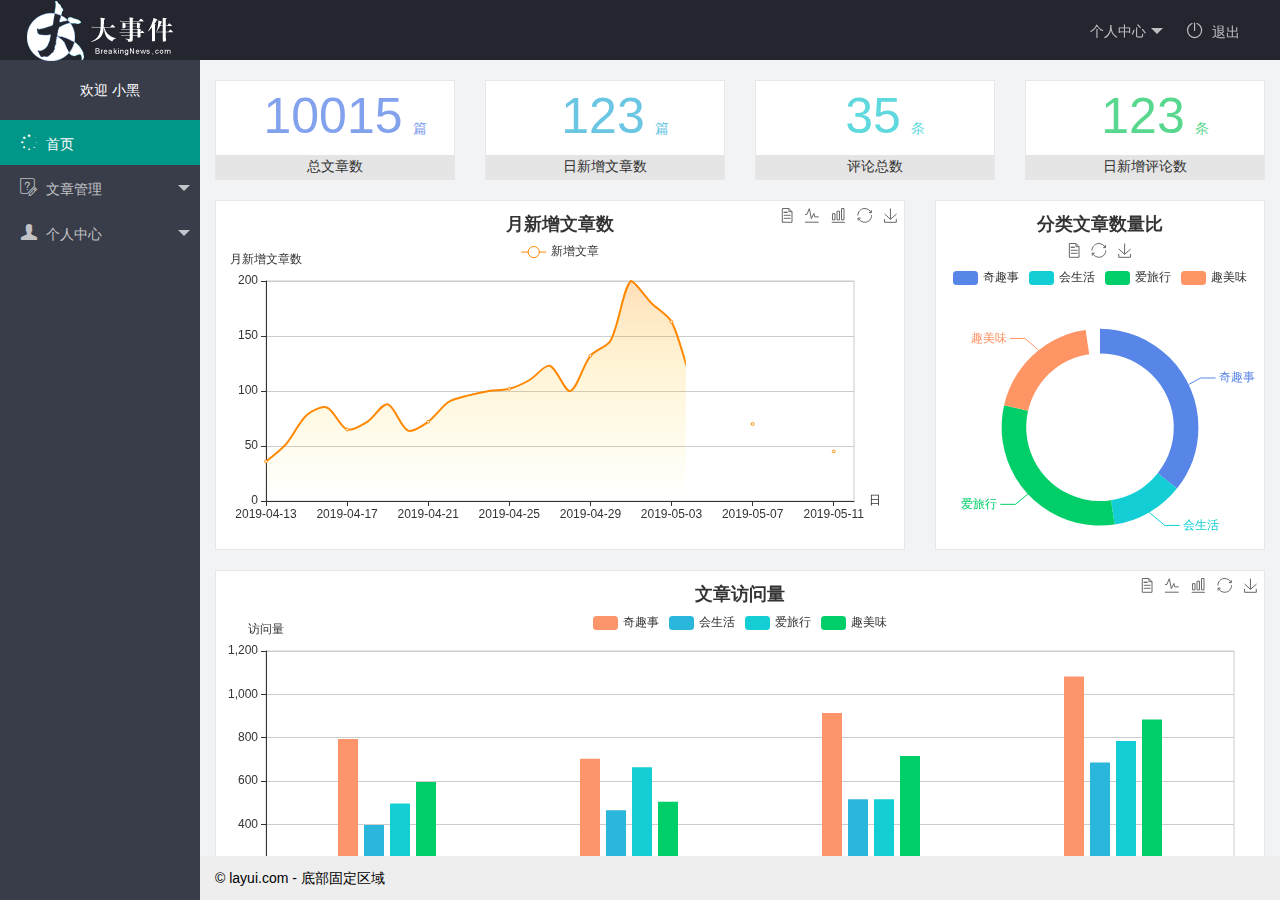
==== commit 66f02a7b: "基本完成后台页面布局" ====
--- a/index.html
+++ b/index.html
@@ -6,6 +6,7 @@
     <meta name="viewport" content="width=device-width, initial-scale=1, maximum-scale=1">
     <title> 大事件后台布局 </title>
     <link rel="stylesheet" href="/assets/lib/layui/css/layui.css">
+    <link rel="stylesheet" href="/assets/css/index.css">
 </head>
 
 <body class="layui-layout-body">
@@ -18,7 +19,7 @@
             <ul class="layui-nav layui-layout-right">
                 <li class="layui-nav-item">
                     <a href="javascript:;">
-                        <img src="http://t.cn/RCzsdCq" class="layui-nav-img"> 个人中心
+                        <span class="userimg">G</span> <img src="http://t.cn/RCzsdCq" class="layui-nav-img"> 个人中心
                     </a>
                     <dl class="layui-nav-child">
                         <dd><a href="">基本资料</a></dd>
@@ -37,6 +38,10 @@
         <div class="layui-side layui-bg-black">
             <div class="layui-side-scroll">
                 <!-- 左侧导航区域（可配合layui已有的垂直导航） -->
+                <div class="userinfo">
+                    <span class="userimg">G</span>
+                    <img src="http://t.cn/RCzsdCq" class="layui-nav-img"> 欢迎 <span class="username">小黑</span>
+                </div>
                 <ul class="layui-nav layui-nav-tree " lay-filter="test" lay-shrink="all">
                     <li class="layui-nav-item layui-this">
                         <a href="">
@@ -53,9 +58,9 @@
                     <li class="layui-nav-item">
                         <a href="javascript:;"><i class="layui-icon layui-icon-friends" style="font-size: 18px;"></i> &nbsp;个人中心</a>
                         <dl class="layui-nav-child">
-                            <dd><a href="javascript:;"><i class="layui-icon layui-icon-edit" style="font-size: 18px;"></i> &nbsp;基本资料</a></dd>
-                            <dd><a href="javascript:;"><i class="layui-icon layui-icon-edit" style="font-size: 18px;"></i> &nbsp;更换头像</a></dd>
-                            <dd><a href="javascript:;"><i class="layui-icon layui-icon-edit" style="font-size: 18px;"></i> &nbsp;重置密码</a></dd>
+                            <dd><a href="http://www.baidu.com" target="fm"><i class="layui-icon layui-icon-edit" style="font-size: 18px;"></i> &nbsp;基本资料</a></dd>
+                            <dd><a href="http://www.qq.com" target="fm"><i class="layui-icon layui-icon-edit" style="font-size: 18px;"></i> &nbsp;更换头像</a></dd>
+                            <dd><a href="https://www.qq.com" target="fm"><i class="layui-icon layui-icon-edit" style="font-size: 18px;"></i> &nbsp;重置密码</a></dd>
 
                         </dl>
                     </li>
@@ -65,7 +70,8 @@
 
         <div class="layui-body">
             <!-- 内容主体区域 -->
-            <div style="padding: 15px;">内容主体区域</div>
+            <!-- <div style="padding: 15px;">内容主体区域</div> -->
+            <iframe src="/home/dashboard.html" frameborder="0" name="fm"></iframe>
         </div>
 
         <div class="layui-footer">
--- a/assets/css/index.css
+++ b/assets/css/index.css
@@ -0,0 +1,33 @@
+.layui-icon-slider,
+.layui-icon-edit {
+    padding-left: 18px;
+}
+
+.layui-body {
+    overflow: hidden;
+}
+
+iframe {
+    width: 100%;
+    height: 100%;
+}
+
+.userinfo {
+    line-height: 60px;
+    text-align: center;
+}
+
+.userimg {
+    display: inline-block;
+    width: 31px;
+    height: 31px;
+    background-color: #009688;
+    border-radius: 50%;
+    line-height: 31px;
+    text-align: center;
+}
+
+.layui-nav-img,
+.userimg {
+    display: none;
+}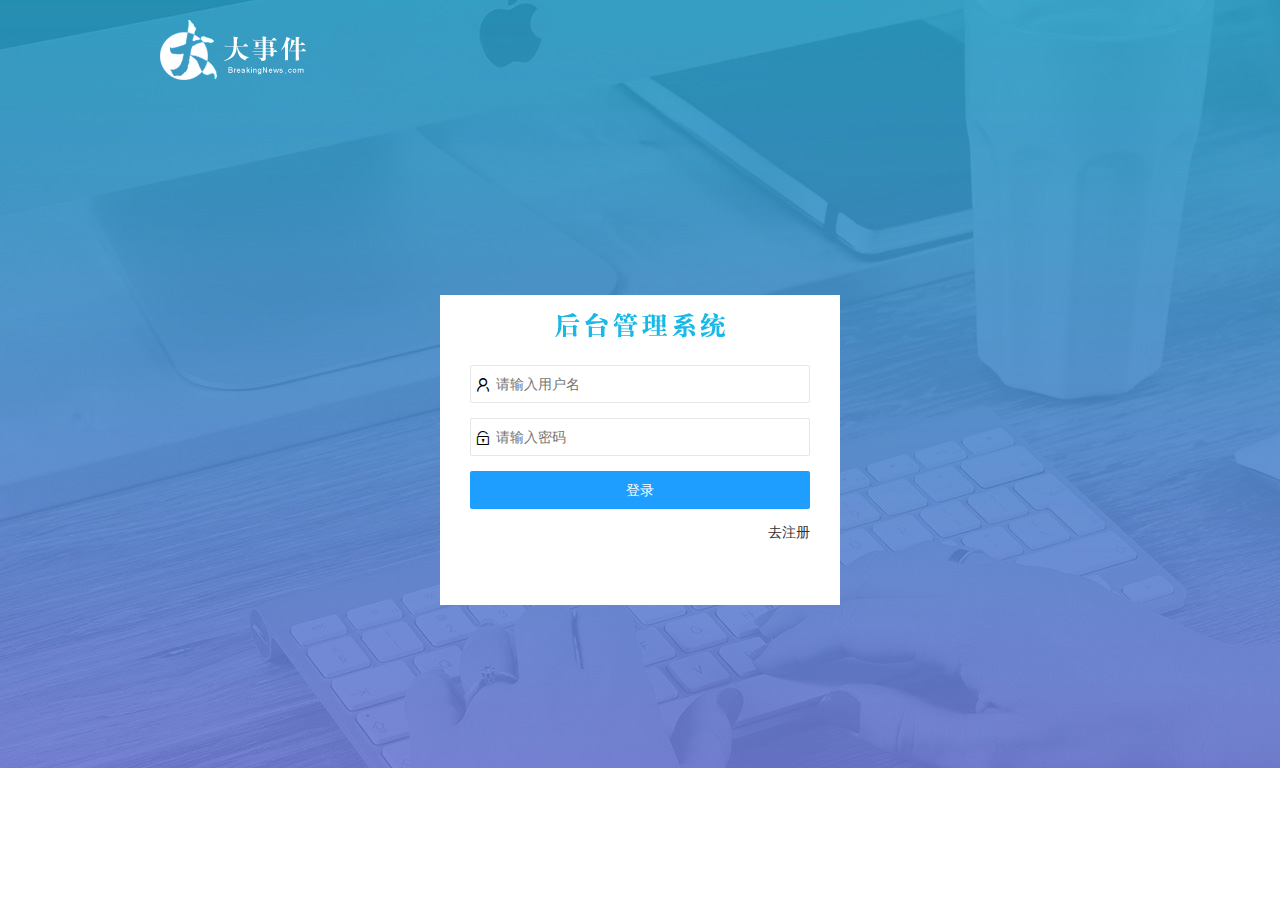
==== commit bd148f7f: "完成重置密码" ====
--- a/index.html
+++ b/index.html
@@ -1,3 +1,10 @@
+<script>
+    //判断token是否存在
+    if (!localStorage.getItem('token')) {
+        //跳转到登录页
+        location.href = '/login.html';
+    }
+</script>
 <!DOCTYPE html>
 <html>
 
@@ -28,7 +35,7 @@
                     </dl>
                 </li>
                 <li class="layui-nav-item">
-                    <a href="">
+                    <a href="javascript:;" id="logout">
                         <i class="layui-icon layui-icon-logout" style="font-size: 18px;"></i> &nbsp;退出
                     </a>
                 </li>
@@ -60,7 +67,7 @@
                         <dl class="layui-nav-child">
                             <dd><a href="http://www.baidu.com" target="fm"><i class="layui-icon layui-icon-edit" style="font-size: 18px;"></i> &nbsp;基本资料</a></dd>
                             <dd><a href="http://www.qq.com" target="fm"><i class="layui-icon layui-icon-edit" style="font-size: 18px;"></i> &nbsp;更换头像</a></dd>
-                            <dd><a href="https://www.qq.com" target="fm"><i class="layui-icon layui-icon-edit" style="font-size: 18px;"></i> &nbsp;重置密码</a></dd>
+                            <dd><a href="/user/repwd.html" target="fm"><i class="layui-icon layui-icon-edit" style="font-size: 18px;"></i> &nbsp;重置密码</a></dd>
 
                         </dl>
                     </li>
@@ -80,6 +87,9 @@
         </div>
     </div>
     <script src="/assets/lib/layui/layui.all.js"></script>
+    <script src="/assets/lib/jquery.js"></script>
+    <script src="/assets/js/common.js"></script>
+    <script src="/assets/js/index.js"></script>
 </body>
 
 </html>